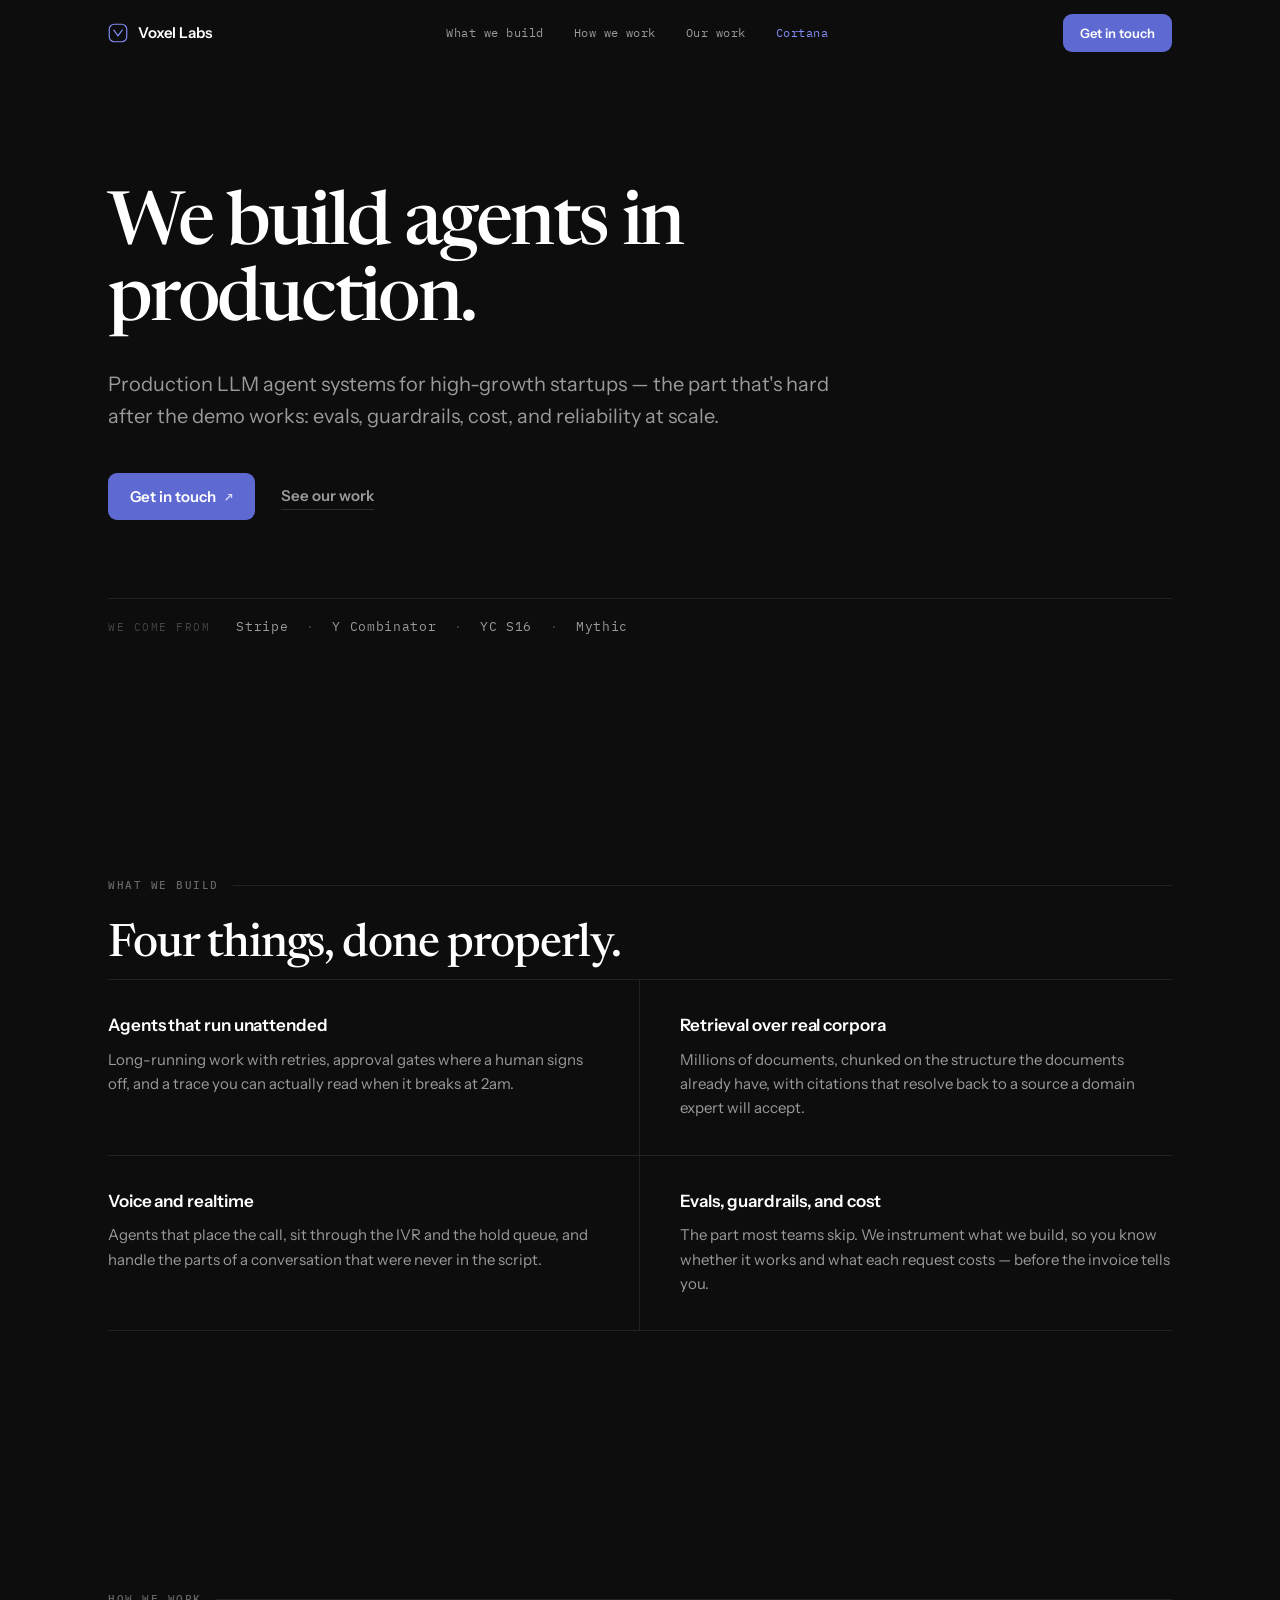
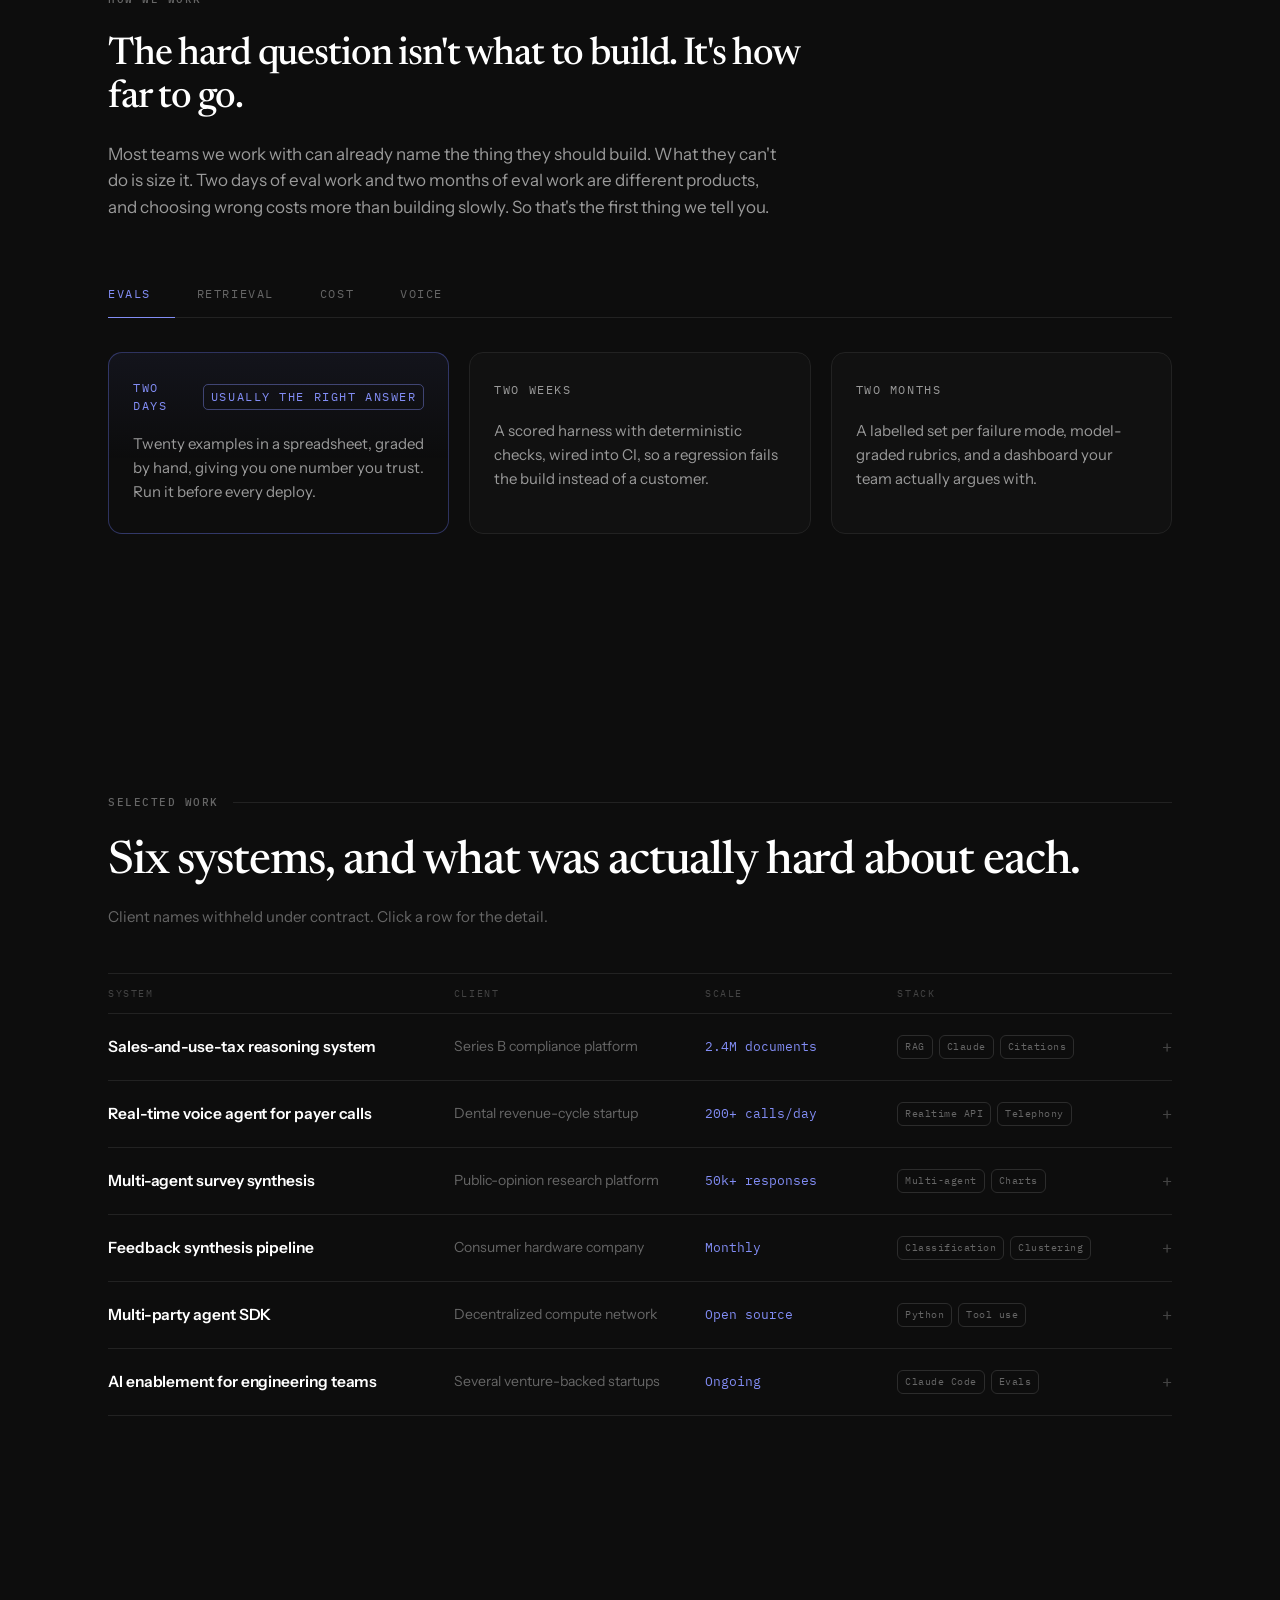
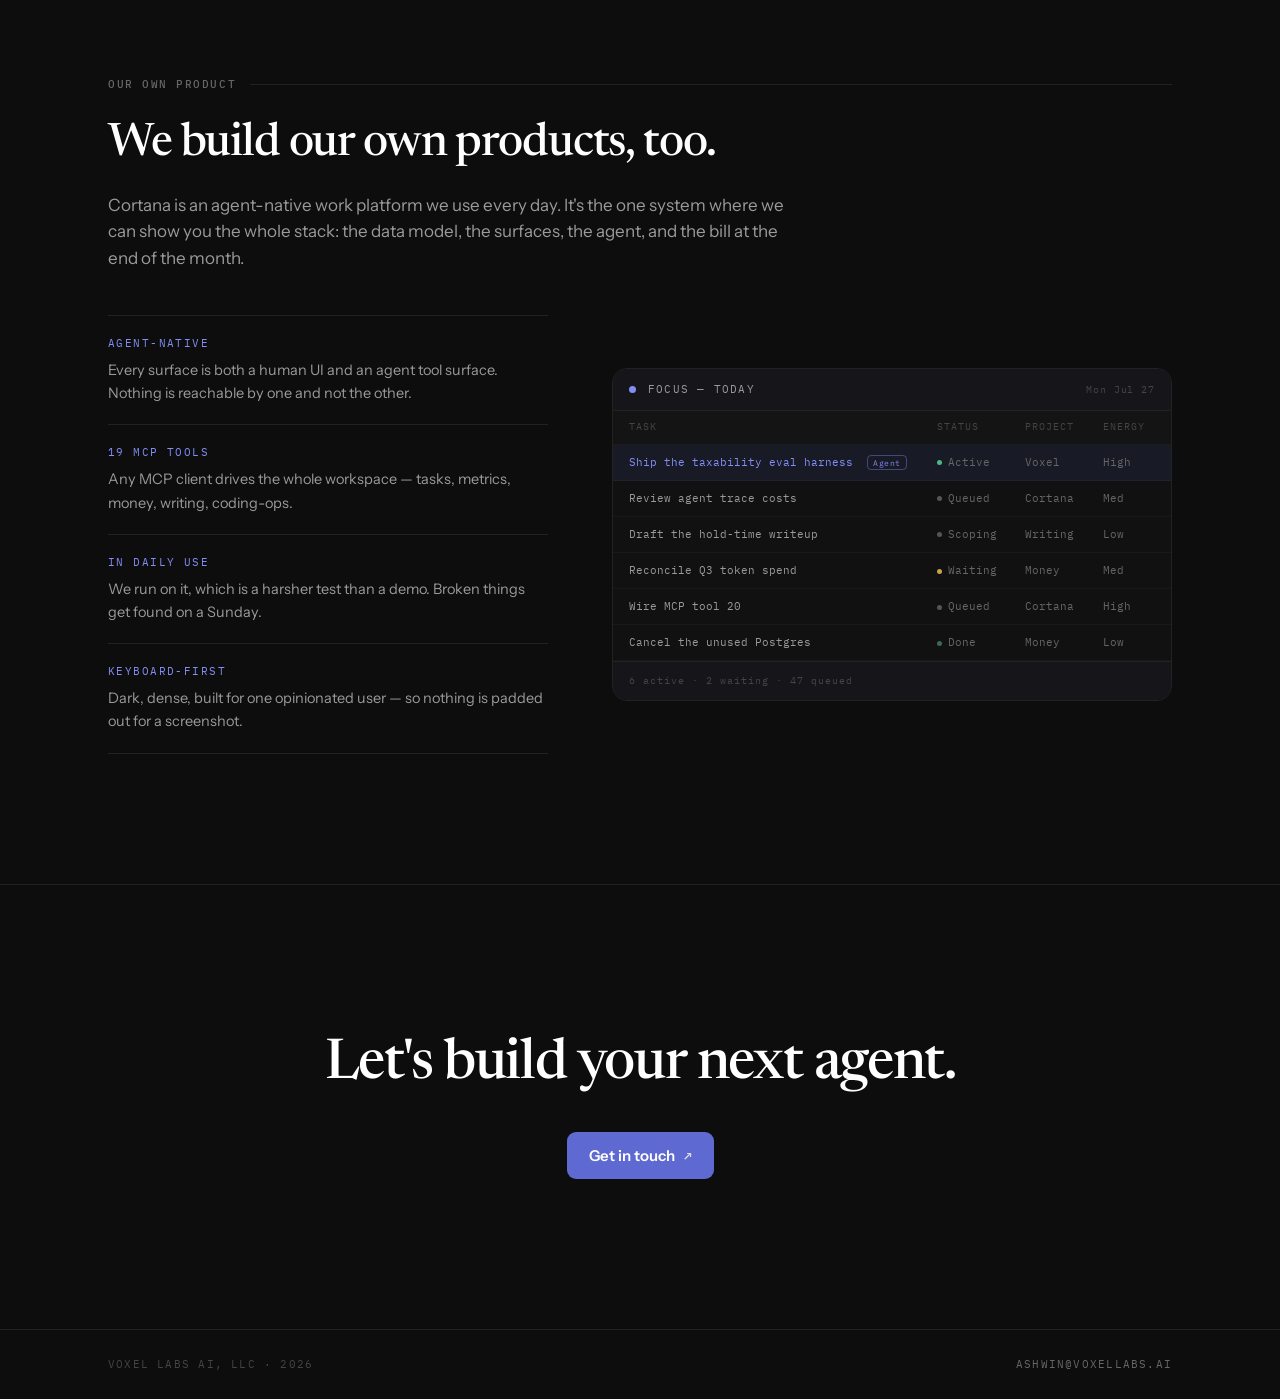
==== index.html @ 1b3f9a6d "Voxel Labs site — initial Single-file static landing page. Sections: hero, what we build, how we wor" ====
<!DOCTYPE html>
<html lang="en">
<head>
<meta charset="utf-8">
<meta name="viewport" content="width=device-width, initial-scale=1">
<title>Voxel Labs — We build agents in production</title>
<meta name="description" content="Production LLM agent systems for high-growth startups — evals, guardrails, cost, and reliability at scale.">
<meta name="theme-color" content="#0d0d0d">
<link rel="canonical" href="https://voxellabs.ai/">
<link rel="icon" href="data:image/svg+xml,%3Csvg xmlns='http://www.w3.org/2000/svg' viewBox='0 0 24 24'%3E%3Crect width='24' height='24' rx='6' fill='%230d0d0d'/%3E%3Cpath d='M7 8.5l5 7 5-7' stroke='%23828df5' stroke-width='1.8' fill='none' stroke-linecap='round' stroke-linejoin='round'/%3E%3C/svg%3E">
<meta property="og:type" content="website">
<meta property="og:url" content="https://voxellabs.ai/">
<meta property="og:title" content="Voxel Labs — We build agents in production">
<meta property="og:description" content="Production LLM agent systems for high-growth startups — the part that's hard after the demo works: evals, guardrails, cost, and reliability at scale.">
<meta name="twitter:card" content="summary">
<link rel="preconnect" href="https://fonts.googleapis.com">
<link rel="preconnect" href="https://fonts.gstatic.com" crossorigin>
<link href="https://fonts.googleapis.com/css2?family=Newsreader:opsz,wght@6..72,300..600&family=Instrument+Sans:wght@400;500;600&family=IBM+Plex+Mono:wght@400;500&display=swap" rel="stylesheet">
<style>
/* ============================================================
   RESET
   ============================================================ */
*,*::before,*::after{box-sizing:border-box;margin:0;padding:0}
html{scroll-behavior:smooth;-webkit-font-smoothing:antialiased;-moz-osx-font-smoothing:grayscale}
img,svg{display:block;max-width:100%}
a{color:inherit;text-decoration:none}
button{font:inherit;color:inherit;background:none;border:none;cursor:pointer;text-align:left}
:focus{outline:none}
:focus-visible{outline:2px solid var(--accent-hi);outline-offset:3px;border-radius:2px}

/* ============================================================
   TOKENS
   ============================================================ */
:root{
  --bg:#0d0d0d;
  --content:#111;
  --elevated:#16161a;
  --hover:#1c1c20;
  --line:#222;
  --line-strong:#2c2c2c;
  --t1:#fff;
  --t2:#9a9a9a;
  --t3:#666;
  --t4:#444;
  --accent:#5e6ad2;
  --accent-hi:#828df5;
  --accent-soft:rgba(94,106,210,.16);
  --serif:'Newsreader',Georgia,serif;
  --sans:'Instrument Sans',system-ui,-apple-system,sans-serif;
  --mono:'IBM Plex Mono',ui-monospace,monospace;
  --ease:cubic-bezier(.16,1,.3,1);
}

body{
  background:var(--bg);color:var(--t1);
  font-family:var(--sans);font-size:16px;line-height:1.55;
  overflow-x:hidden;
}
::selection{background:rgba(94,106,210,.34);color:#fff}

/* ============================================================
   PRIMITIVES
   ============================================================ */
.wrap{max-width:1120px;margin:0 auto;padding:0 28px}
section{padding:130px 0;position:relative}

.eyebrow{
  font-family:var(--mono);font-size:.6875rem;font-weight:500;
  letter-spacing:.14em;text-transform:uppercase;color:var(--t3);
  display:flex;align-items:center;gap:14px;margin-bottom:26px;
}
.eyebrow::after{content:"";height:1px;flex:1;background:var(--line)}

h1,h2,h3{font-family:var(--serif);font-weight:500;letter-spacing:-.02em;line-height:1.1}
h1{font-size:clamp(2.6rem,6.4vw,4.6rem);letter-spacing:-.035em;line-height:1.03}
h2{font-size:clamp(1.9rem,3.6vw,2.9rem);letter-spacing:-.025em}
h2.one{font-size:clamp(1.3rem,3.05vw,2.4rem);letter-spacing:-.03em}
h3{font-size:1.0625rem;font-family:var(--sans);font-weight:600;letter-spacing:-.005em;line-height:1.35}

.lede{font-size:1.1875rem;line-height:1.6;color:var(--t2);max-width:62ch}
.prose{color:var(--t2);max-width:62ch}
.mono{font-family:var(--mono);font-variant-numeric:tabular-nums}

.btn{
  display:inline-flex;align-items:center;gap:9px;
  padding:12px 22px;border-radius:9px;
  font-size:.9375rem;font-weight:600;
  transition:background 160ms ease,color 160ms ease,border-color 160ms ease;
}
.btn-accent{background:var(--accent);color:#fff}
.btn-accent:hover{background:var(--accent-hi)}
.btn-quiet{color:var(--t2);padding-left:0;padding-right:0}
.btn-quiet:hover{color:var(--t1)}
.btn-quiet span{border-bottom:1px solid var(--line-strong);padding-bottom:2px;transition:border-color 160ms ease}
.btn-quiet:hover span{border-color:var(--accent-hi)}
.arrow{font-family:var(--mono);font-size:.8125rem;opacity:.75}

/* reveal */
.rv{opacity:0;transform:translateY(14px);transition:opacity .7s var(--ease),transform .7s var(--ease)}
.rv.in{opacity:1;transform:none}
.rv-2{transition-delay:.08s}.rv-3{transition-delay:.16s}.rv-4{transition-delay:.24s}

/* ============================================================
   NAV
   ============================================================ */
.nav{
  position:fixed;top:0;left:0;right:0;z-index:60;
  border-bottom:1px solid transparent;
  transition:background 220ms ease,border-color 220ms ease,backdrop-filter 220ms ease;
}
.nav.stuck{background:rgba(13,13,13,.82);backdrop-filter:blur(16px);-webkit-backdrop-filter:blur(16px);border-bottom-color:var(--line)}
.nav-in{display:flex;align-items:center;justify-content:space-between;height:66px}
.brand{display:flex;align-items:center;gap:10px;font-weight:600;letter-spacing:-.01em;font-size:.9375rem}
.brand .mk{width:20px;height:20px;flex:none}
.nav-links{display:flex;gap:30px;font-family:var(--mono);font-size:.75rem;letter-spacing:.04em;color:var(--t2)}
.nav-links a{transition:color 150ms ease}
.nav-links a:hover,.nav-links a.on{color:var(--accent-hi)}
.nav-cta{font-size:.8125rem;padding:9px 17px}


/* ============================================================
   HERO
   ============================================================ */
.hero{padding:190px 0 110px}
.hero h1{max-width:15ch}
.hero .lede{margin-top:26px;font-size:1.25rem;max-width:57ch}
.hero-cta{display:flex;align-items:center;gap:26px;margin-top:40px;flex-wrap:wrap}

.from{margin-top:76px;border-top:1px solid var(--line);padding-top:18px;
  display:flex;align-items:baseline;gap:26px;flex-wrap:wrap}
.from dt{font-family:var(--mono);font-size:.6875rem;letter-spacing:.14em;text-transform:uppercase;color:var(--t4)}
.from dd{font-family:var(--mono);font-size:.8125rem;letter-spacing:.05em;color:var(--t2)}
.from dd em{font-style:normal;color:var(--t4);padding:0 9px}

/* ============================================================
   CAPABILITIES
   ============================================================ */
.caps{display:grid;grid-template-columns:1fr 1fr;gap:0;margin-top:8px;border-top:1px solid var(--line)}
.cap{padding:34px 40px 34px 0;border-bottom:1px solid var(--line)}
.caps .cap:nth-child(odd){border-right:1px solid var(--line)}
.caps .cap:nth-child(even){padding-left:40px;padding-right:0}
.cap h3{margin-bottom:11px}
.cap p{color:var(--t2);font-size:.9375rem;line-height:1.62}

/* ============================================================
   PHASE MAP  (signature)
   ============================================================ */
.pm-head{max-width:66ch}
.pm-head .prose{margin-top:22px;font-size:1.0625rem}

.pm-tabs{display:flex;gap:0;margin-top:52px;border-bottom:1px solid var(--line)}
.pm-tab{
  font-family:var(--mono);font-size:.75rem;letter-spacing:.13em;text-transform:uppercase;
  color:var(--t3);padding:13px 24px 13px 0;margin-right:22px;
  border-bottom:1px solid transparent;margin-bottom:-1px;
  transition:color 160ms ease,border-color 160ms ease;
}
.pm-tab:hover{color:var(--t2)}
.pm-tab.on{color:var(--accent-hi);border-bottom-color:var(--accent-hi)}

.pm-grid{display:grid;grid-template-columns:repeat(3,1fr);gap:20px;margin-top:34px;
  transition:opacity 220ms ease}
.pm-grid.fade{opacity:0}
.pm-col{border:1px solid var(--line);border-radius:14px;padding:26px 24px 28px;background:var(--content)}
.pm-col.lead{border-color:rgba(94,106,210,.42);background:linear-gradient(180deg,rgba(94,106,210,.075),transparent 60%)}
.pm-when{display:flex;align-items:center;justify-content:space-between;gap:12px;margin-bottom:16px;min-height:24px}
.pm-when span{font-family:var(--mono);font-size:.75rem;letter-spacing:.13em;text-transform:uppercase;color:var(--t2)}
.pm-col.lead .pm-when span{color:var(--accent-hi)}
.pm-chip{
  font-family:var(--mono);font-size:.5625rem;letter-spacing:.11em;text-transform:uppercase;
  color:var(--accent-hi);border:1px solid rgba(130,141,245,.42);border-radius:5px;padding:3px 7px;white-space:nowrap;
}
.pm-col p{color:var(--t2);font-size:.9375rem;line-height:1.62}

/* ============================================================
   WORK TABLE  (expandable)
   ============================================================ */
.tbl{margin-top:44px;border-top:1px solid var(--line)}
.thead{
  display:grid;grid-template-columns:1.55fr 1.1fr .82fr 1.05fr 34px;gap:20px;
  padding:12px 0;border-bottom:1px solid var(--line);
  font-family:var(--mono);font-size:.625rem;letter-spacing:.16em;text-transform:uppercase;color:var(--t4);
}
.row{border-bottom:1px solid var(--line)}
.trig{
  display:grid;grid-template-columns:1.55fr 1.1fr .82fr 1.05fr 34px;gap:20px;align-items:center;
  width:100%;padding:21px 0;transition:background 160ms ease;
}
.trig:hover{background:var(--hover)}
.row.open .trig{background:var(--hover)}
.trig>*{min-width:0}
.c-lab{display:none}
.c-sys{font-weight:600;font-size:.9688rem;letter-spacing:-.005em}
.c-cli{color:var(--t3);font-size:.875rem}
.c-scl{font-family:var(--mono);font-size:.8125rem;color:var(--accent-hi);font-variant-numeric:tabular-nums}
.c-stk{display:flex;gap:6px;flex-wrap:wrap}
.chip{
  font-family:var(--mono);font-size:.625rem;letter-spacing:.05em;color:var(--t3);
  border:1px solid var(--line-strong);border-radius:6px;padding:3px 7px;white-space:nowrap;
}
.c-chev{
  font-family:var(--mono);font-size:1.0625rem;color:var(--t4);justify-self:end;line-height:1;
  transition:color 160ms ease,transform 260ms var(--ease);
}
.trig:hover .c-chev{color:var(--accent-hi)}
.row.open .c-chev{color:var(--accent-hi);transform:rotate(45deg)}

.det{display:grid;grid-template-rows:0fr;transition:grid-template-rows 280ms var(--ease)}
.row.open .det{grid-template-rows:1fr}
.det-in{overflow:hidden}
.det-in p{
  color:var(--t2);font-size:.9688rem;line-height:1.68;
  max-width:74ch;padding:0 0 26px;
  border-left:1px solid var(--line-strong);padding-left:20px;margin-left:2px;
}
.det-in p b{color:var(--t1);font-weight:500}

/* ============================================================
   CORTANA
   ============================================================ */
.ct{display:grid;grid-template-columns:.88fr 1.12fr;gap:64px;align-items:center;margin-top:44px}
.ct-claims{border-top:1px solid var(--line)}
.ct-claim{padding:19px 0;border-bottom:1px solid var(--line)}
.ct-claim dt{font-family:var(--mono);font-size:.6875rem;letter-spacing:.13em;text-transform:uppercase;color:var(--accent-hi);margin-bottom:7px}
.ct-claim dd{color:var(--t2);font-size:.9063rem;line-height:1.6}

/* product surface mock */
.surf{border:1px solid var(--line);border-radius:15px;background:var(--content);overflow:hidden;font-family:var(--mono)}
.surf-bar{display:flex;align-items:center;gap:12px;padding:12px 16px;border-bottom:1px solid var(--line);background:var(--elevated)}
.surf-bar .d{width:7px;height:7px;border-radius:50%;background:var(--accent-hi)}
.surf-bar .t{font-size:.6875rem;letter-spacing:.11em;text-transform:uppercase;color:var(--t2)}
.surf-bar .r{margin-left:auto;font-size:.625rem;letter-spacing:.09em;color:var(--t4)}
.srow{display:grid;grid-template-columns:1fr 78px 68px 52px;gap:10px;align-items:center;
  padding:9px 16px;border-bottom:1px solid rgba(255,255,255,.035);font-size:.6875rem}
.srow.h{color:var(--t4);letter-spacing:.11em;text-transform:uppercase;font-size:.5938rem;background:rgba(255,255,255,.012)}
.srow .n{color:var(--t2);white-space:nowrap;overflow:hidden;text-overflow:ellipsis}
.srow .s,.srow .p,.srow .e{color:var(--t3);white-space:nowrap;overflow:hidden;text-overflow:ellipsis}
.srow.live{background:rgba(94,106,210,.10)}
.srow.live .n{color:var(--accent-hi)}
.dot{display:inline-block;width:5px;height:5px;border-radius:50%;margin-right:6px;vertical-align:middle}
.dot.go{background:#4cb782}.dot.wait{background:#c8a24a}.dot.idle{background:#555}.dot.done{background:#3a6b52}
.tag{border:1px solid rgba(130,141,245,.4);color:var(--accent-hi);border-radius:4px;padding:1px 5px;font-size:.5312rem;letter-spacing:.07em;margin-left:7px}
.surf-foot{padding:11px 16px;font-size:.625rem;letter-spacing:.1em;color:var(--t4);border-top:1px solid var(--line);background:var(--elevated)}


/* ============================================================
   CTA + FOOTER
   ============================================================ */
.cta{padding:150px 0;text-align:center;border-top:1px solid var(--line)}
.cta h2{font-size:clamp(2.1rem,4.6vw,3.5rem)}
.cta .btn{margin-top:36px}
footer{border-top:1px solid var(--line);padding:26px 0}
footer .wrap{display:flex;justify-content:space-between;gap:18px;flex-wrap:wrap}
footer p{font-family:var(--mono);font-size:.6875rem;letter-spacing:.11em;text-transform:uppercase;color:var(--t4)}
footer a{color:var(--t3);transition:color 150ms ease}
footer a:hover{color:var(--accent-hi)}

/* ============================================================
   RESPONSIVE
   ============================================================ */
@media(max-width:960px){
  .ct{grid-template-columns:1fr;gap:40px}
  .pm-grid{grid-template-columns:1fr}
}
@media(max-width:820px){
  section{padding:96px 0}
  .hero{padding:150px 0 84px}
  .nav-links{display:none}
  .caps{grid-template-columns:1fr}
  .caps .cap:nth-child(odd){border-right:none}
  .caps .cap:nth-child(even){padding-left:0}
  .cap{padding:28px 0}
  .thead{display:none}
  .trig{grid-template-columns:1fr;gap:9px;padding:22px 0}
  .c-lab{display:block;font-family:var(--mono);font-size:.5625rem;letter-spacing:.15em;
    text-transform:uppercase;color:var(--t4);margin-bottom:4px}
  .c-chev{position:absolute;top:22px;right:0}
  .row{position:relative}
  .pm-tab{padding-right:0;margin-right:20px;font-size:.6875rem}
  .pm-tabs{overflow-x:auto;scrollbar-width:none}
  .pm-tabs::-webkit-scrollbar{display:none}
}
@media(max-width:520px){
  .wrap{padding:0 20px}
  .from{gap:12px}
  .srow{grid-template-columns:1fr 66px 46px;font-size:.625rem}
  .srow .p{display:none}
}
@media(prefers-reduced-motion:reduce){
  html{scroll-behavior:auto}
  *{animation:none!important;transition-duration:.01ms!important}
  .rv{opacity:1;transform:none}
}
</style>
</head>
<body>

<!-- ============================== NAV ============================== -->
<nav class="nav" id="nav">
  <div class="wrap nav-in">
    <a href="#top" class="brand">
      <svg class="mk" viewBox="0 0 24 24" fill="none" aria-hidden="true">
        <rect x="1.5" y="1.5" width="21" height="21" rx="6" stroke="#828df5" stroke-width="1.4"/>
        <path d="M7 8.5l5 7 5-7" stroke="#828df5" stroke-width="1.4" stroke-linecap="round" stroke-linejoin="round"/>
      </svg>
      <span>Voxel Labs</span>
    </a>
    <div class="nav-links">
      <a href="#build">What we build</a>
      <a href="#how">How we work</a>
      <a href="#work">Our work</a>
      <a href="#cortana">Cortana</a>
    </div>
    <a href="#contact" class="btn btn-accent nav-cta">Get in touch</a>
  </div>
</nav>

<span id="top"></span>

<!-- ============================== HERO ============================== -->
<header class="hero">
  <div class="wrap">
    <h1 class="rv">We build agents in production.</h1>
    <p class="lede rv rv-2">Production LLM agent systems for high-growth startups — the part that's
      hard after the demo works: evals, guardrails, cost, and reliability at scale.</p>
    <div class="hero-cta rv rv-3">
      <a href="#contact" class="btn btn-accent">Get in touch <span class="arrow">↗</span></a>
      <a href="#work" class="btn btn-quiet"><span>See our work</span></a>
    </div>
    <dl class="from rv rv-4">
      <dt>We come from</dt>
      <dd>Stripe <em>·</em> Y Combinator <em>·</em> YC S16 <em>·</em> Mythic</dd>
    </dl>
  </div>
</header>

<!-- ============================== WHAT WE BUILD ============================== -->
<section id="build">
  <div class="wrap">
    <p class="eyebrow rv">What we build</p>
    <h2 class="rv">Four things, done properly.</h2>
    <div class="caps">
      <div class="cap rv">
        <h3>Agents that run unattended</h3>
        <p>Long-running work with retries, approval gates where a human signs off, and a trace you can
           actually read when it breaks at 2am.</p>
      </div>
      <div class="cap rv rv-2">
        <h3>Retrieval over real corpora</h3>
        <p>Millions of documents, chunked on the structure the documents already have, with citations
           that resolve back to a source a domain expert will accept.</p>
      </div>
      <div class="cap rv">
        <h3>Voice and realtime</h3>
        <p>Agents that place the call, sit through the IVR and the hold queue, and handle the parts of a
           conversation that were never in the script.</p>
      </div>
      <div class="cap rv rv-2">
        <h3>Evals, guardrails, and cost</h3>
        <p>The part most teams skip. We instrument what we build, so you know whether it works and what
           each request costs — before the invoice tells you.</p>
      </div>
    </div>
  </div>
</section>

<!-- ============================== HOW WE WORK ============================== -->
<section id="how">
  <div class="wrap">
    <p class="eyebrow rv">How we work</p>
    <div class="pm-head">
      <h2 class="one rv">The hard question isn't what to build. It's how far to go.</h2>
      <p class="prose rv rv-2">Most teams we work with can already name the thing they should build.
        What they can't do is size it. Two days of eval work and two months of eval work are different
        products, and choosing wrong costs more than building slowly. So that's the first thing we
        tell you.</p>
    </div>

    <div class="pm-tabs rv rv-3" role="tablist" aria-label="Capability">
      <button class="pm-tab on" role="tab" aria-selected="true"  data-k="evals">Evals</button>
      <button class="pm-tab"    role="tab" aria-selected="false" data-k="retrieval">Retrieval</button>
      <button class="pm-tab"    role="tab" aria-selected="false" data-k="cost">Cost</button>
      <button class="pm-tab"    role="tab" aria-selected="false" data-k="voice">Voice</button>
    </div>

    <div class="pm-grid rv rv-3" id="pmGrid">
      <div class="pm-col lead">
        <div class="pm-when"><span>Two days</span><span class="pm-chip">Usually the right answer</span></div>
        <p data-slot="0"></p>
      </div>
      <div class="pm-col">
        <div class="pm-when"><span>Two weeks</span></div>
        <p data-slot="1"></p>
      </div>
      <div class="pm-col">
        <div class="pm-when"><span>Two months</span></div>
        <p data-slot="2"></p>
      </div>
    </div>
  </div>
</section>

<!-- ============================== OUR WORK ============================== -->
<section id="work">
  <div class="wrap">
    <p class="eyebrow rv">Selected work</p>
    <h2 class="rv">Six systems, and what was actually hard about each.</h2>
    <p class="prose rv rv-2" style="margin-top:18px;font-size:.9375rem;color:var(--t3)">
      Client names withheld under contract. Click a row for the detail.</p>

    <div class="tbl rv rv-2" id="tbl">
      <div class="thead">
        <span>System</span><span>Client</span><span>Scale</span><span>Stack</span><span></span>
      </div>
      <!-- rows injected -->
    </div>
  </div>
</section>

<!-- ============================== CORTANA ============================== -->
<section id="cortana">
  <div class="wrap">
    <p class="eyebrow rv">Our own product</p>
    <h2 class="rv">We build our own products, too.</h2>
    <p class="prose rv rv-2" style="margin-top:22px;font-size:1.0625rem">
      Cortana is an agent-native work platform we use every day. It's the one system where we can show you the whole stack: the data
      model, the surfaces, the agent, and the bill at the end of the month.</p>

    <div class="ct">
      <dl class="ct-claims rv rv-2">
        <div class="ct-claim"><dt>Agent-native</dt><dd>Every surface is both a human UI and an agent tool surface. Nothing is reachable by one and not the other.</dd></div>
        <div class="ct-claim"><dt>19 MCP tools</dt><dd>Any MCP client drives the whole workspace — tasks, metrics, money, writing, coding-ops.</dd></div>
        <div class="ct-claim"><dt>In daily use</dt><dd>We run on it, which is a harsher test than a demo. Broken things get found on a Sunday.</dd></div>
        <div class="ct-claim"><dt>Keyboard-first</dt><dd>Dark, dense, built for one opinionated user — so nothing is padded out for a screenshot.</dd></div>
      </dl>

      <div class="surf rv rv-3" aria-hidden="true">
        <div class="surf-bar"><span class="d"></span><span class="t">Focus — Today</span><span class="r">Mon Jul 27</span></div>
        <div class="srow h"><span>Task</span><span>Status</span><span>Project</span><span>Energy</span></div>
        <div class="srow live"><span class="n">Ship the taxability eval harness <span class="tag">Agent</span></span><span class="s"><i class="dot go"></i>Active</span><span class="p">Voxel</span><span class="e">High</span></div>
        <div class="srow"><span class="n">Review agent trace costs</span><span class="s"><i class="dot idle"></i>Queued</span><span class="p">Cortana</span><span class="e">Med</span></div>
        <div class="srow"><span class="n">Draft the hold-time writeup</span><span class="s"><i class="dot idle"></i>Scoping</span><span class="p">Writing</span><span class="e">Low</span></div>
        <div class="srow"><span class="n">Reconcile Q3 token spend</span><span class="s"><i class="dot wait"></i>Waiting</span><span class="p">Money</span><span class="e">Med</span></div>
        <div class="srow"><span class="n">Wire MCP tool 20</span><span class="s"><i class="dot idle"></i>Queued</span><span class="p">Cortana</span><span class="e">High</span></div>
        <div class="srow"><span class="n">Cancel the unused Postgres</span><span class="s"><i class="dot done"></i>Done</span><span class="p">Money</span><span class="e">Low</span></div>
        <div class="surf-foot">6 active · 2 waiting · 47 queued</div>
      </div>
    </div>

  </div>
</section>


<!-- ============================== CTA ============================== -->
<section class="cta" id="contact">
  <div class="wrap">
    <h2 class="rv">Let's build your next agent.</h2>
    <a href="mailto:ashwin@voxellabs.ai" class="btn btn-accent rv rv-2">Get in touch <span class="arrow">↗</span></a>
  </div>
</section>

<footer>
  <div class="wrap">
    <p>Voxel Labs AI, LLC · 2026</p>
    <p><a href="mailto:ashwin@voxellabs.ai">ashwin@voxellabs.ai</a></p>
  </div>
</footer>

<script>
/* ============================================================
   DATA
   ============================================================ */
const PHASES = {
  evals: [
    "Twenty examples in a spreadsheet, graded by hand, giving you one number you trust. Run it before every deploy.",
    "A scored harness with deterministic checks, wired into CI, so a regression fails the build instead of a customer.",
    "A labelled set per failure mode, model-graded rubrics, and a dashboard your team actually argues with."
  ],
  retrieval: [
    "Chunk it the obvious way, embed it, then read fifty retrievals yourself. You will find the bug.",
    "Chunk on the document's own structure, add citations that resolve, and measure retrieval separately from generation.",
    "Hybrid search, a reranker tuned on your data, and an index you can rebuild without downtime."
  ],
  cost: [
    "Log all four token fields on every call. Look at your ten most expensive requests. That's usually the whole finding.",
    "Fix the cache prefix, cut the tool list down to what actually gets called, and put a per-request cost in a dashboard you check.",
    "Route by difficulty, batch what can wait, and set a budget the system enforces rather than one you hope for."
  ],
  voice: [
    "A scripted call over a hosted stack. Then listen to twenty of them, start to finish.",
    "Barge-in, hold handling, and a state machine legible in a single log line.",
    "Your own turn-taking, fallback across providers, and a QA loop running on real transcripts."
  ]
};

const WORK = [
  {
    sys:"Sales-and-use-tax reasoning system", cli:"Series B compliance platform",
    scl:"2.4M documents", stk:["RAG","Claude","Citations"],
    det:"Determines whether a product category is taxable in any US state, across 2.4M regulatory documents and 50 state tax codes. Every determination cites the statute it came from — <b>a compliance team can't act on an answer they can't check</b>, so the eval that mattered was whether citations resolve, not whether answers look right."
  },
  {
    sys:"Real-time voice agent for payer calls", cli:"Dental revenue-cycle startup",
    scl:"200+ calls/day", stk:["Realtime API","Telephony"],
    det:"Calls insurers, navigates the IVR, waits out the hold queue, and returns structured benefits data. <b>The hard part was never the conversation</b> — it was making twenty minutes on hold cost almost nothing, so the architecture optimizes for cheap resumable waiting and only spends tokens once a human picks up."
  },
  {
    sys:"Multi-agent survey synthesis", cli:"Public-opinion research platform",
    scl:"50k+ responses", stk:["Multi-agent","Charts"],
    det:"Turns tens of thousands of open-ended survey responses into a client-ready deck with generated charts. Extraction and adjudication run as separate agents, because <b>one model doing both quietly averages away the disagreement between segments</b> — which is the finding the analysts are paid to surface."
  },
  {
    sys:"Feedback synthesis pipeline", cli:"Consumer hardware company",
    scl:"Monthly", stk:["Classification","Clustering"],
    det:"Classifies every NPS response and support ticket, clusters them into themes, and ranks by estimated revenue impact rather than volume. <b>Ranking by volume surfaces your loudest users; ranking by impact surfaces the ones about to leave.</b>"
  },
  {
    sys:"Multi-party agent SDK", cli:"Decentralized compute network",
    scl:"Open source", stk:["Python","Tool use"],
    det:"A Python library for composing agents across a distributed inference network — reasoning, tool use, inter-agent messaging. <b>We made the message bus the primitive rather than the agent</b>, and that turned out to be the part developers built on. Shipped as the network's official SDK."
  },
  {
    sys:"AI enablement for engineering teams", cli:"Several venture-backed startups",
    scl:"Ongoing", stk:["Claude Code","Evals"],
    det:"Getting a team genuinely productive with coding agents: setup, the failure modes that only show up in production, and <b>evals so they can tell improvement from vibes.</b>"
  }
];

/* ============================================================
   WORK TABLE
   ============================================================ */
const tbl = document.getElementById('tbl');
WORK.forEach((w,i)=>{
  const row = document.createElement('div');
  row.className = 'row';
  row.innerHTML =
    '<button class="trig" aria-expanded="false" aria-controls="d'+i+'">'+
      '<span class="c-sys"><span class="c-lab">System</span>'+w.sys+'</span>'+
      '<span class="c-cli"><span class="c-lab">Client</span>'+w.cli+'</span>'+
      '<span class="c-scl"><span class="c-lab">Scale</span>'+w.scl+'</span>'+
      '<span class="c-stk">'+w.stk.map(s=>'<span class="chip">'+s+'</span>').join('')+'</span>'+
      '<span class="c-chev" aria-hidden="true">+</span>'+
    '</button>'+
    '<div class="det" id="d'+i+'" role="region"><div class="det-in"><p>'+w.det+'</p></div></div>';
  row.querySelector('.trig').addEventListener('click', function(){
    const open = row.classList.toggle('open');
    this.setAttribute('aria-expanded', open ? 'true' : 'false');
  });
  tbl.appendChild(row);
});

/* ============================================================
   PHASE MAP
   ============================================================ */
const grid  = document.getElementById('pmGrid');
const slots = grid.querySelectorAll('[data-slot]');
const tabs  = document.querySelectorAll('.pm-tab');

function paint(key){
  PHASES[key].forEach((txt,i)=>{ slots[i].innerHTML = txt; });
}
paint('evals');

tabs.forEach(tab=>{
  tab.addEventListener('click',()=>{
    if(tab.classList.contains('on')) return;
    tabs.forEach(t=>{ t.classList.remove('on'); t.setAttribute('aria-selected','false'); });
    tab.classList.add('on'); tab.setAttribute('aria-selected','true');
    const reduce = window.matchMedia('(prefers-reduced-motion: reduce)').matches;
    if(reduce){ paint(tab.dataset.k); return; }
    grid.classList.add('fade');
    setTimeout(()=>{ paint(tab.dataset.k); grid.classList.remove('fade'); }, 200);
  });
});

/* ============================================================
   NAV STATE + SCROLL REVEAL
   ============================================================ */
const nav = document.getElementById('nav');
const onScroll = () => nav.classList.toggle('stuck', window.scrollY > 24);
onScroll();
window.addEventListener('scroll', onScroll, {passive:true});

const io = new IntersectionObserver((entries)=>{
  entries.forEach(e=>{
    if(e.isIntersecting){ e.target.classList.add('in'); io.unobserve(e.target); }
  });
},{threshold:.06, rootMargin:'0px 0px -50px 0px'});
document.querySelectorAll('.rv').forEach(el=>io.observe(el));

/* active nav link */
const links = [...document.querySelectorAll('.nav-links a')];
const spy = new IntersectionObserver((entries)=>{
  entries.forEach(e=>{
    if(!e.isIntersecting) return;
    links.forEach(a=>a.classList.toggle('on', a.getAttribute('href') === '#'+e.target.id));
  });
},{rootMargin:'-45% 0px -50% 0px'});
['build','how','work','cortana'].forEach(id=>{
  const el = document.getElementById(id); if(el) spy.observe(el);
});
</script>
</body>
</html>
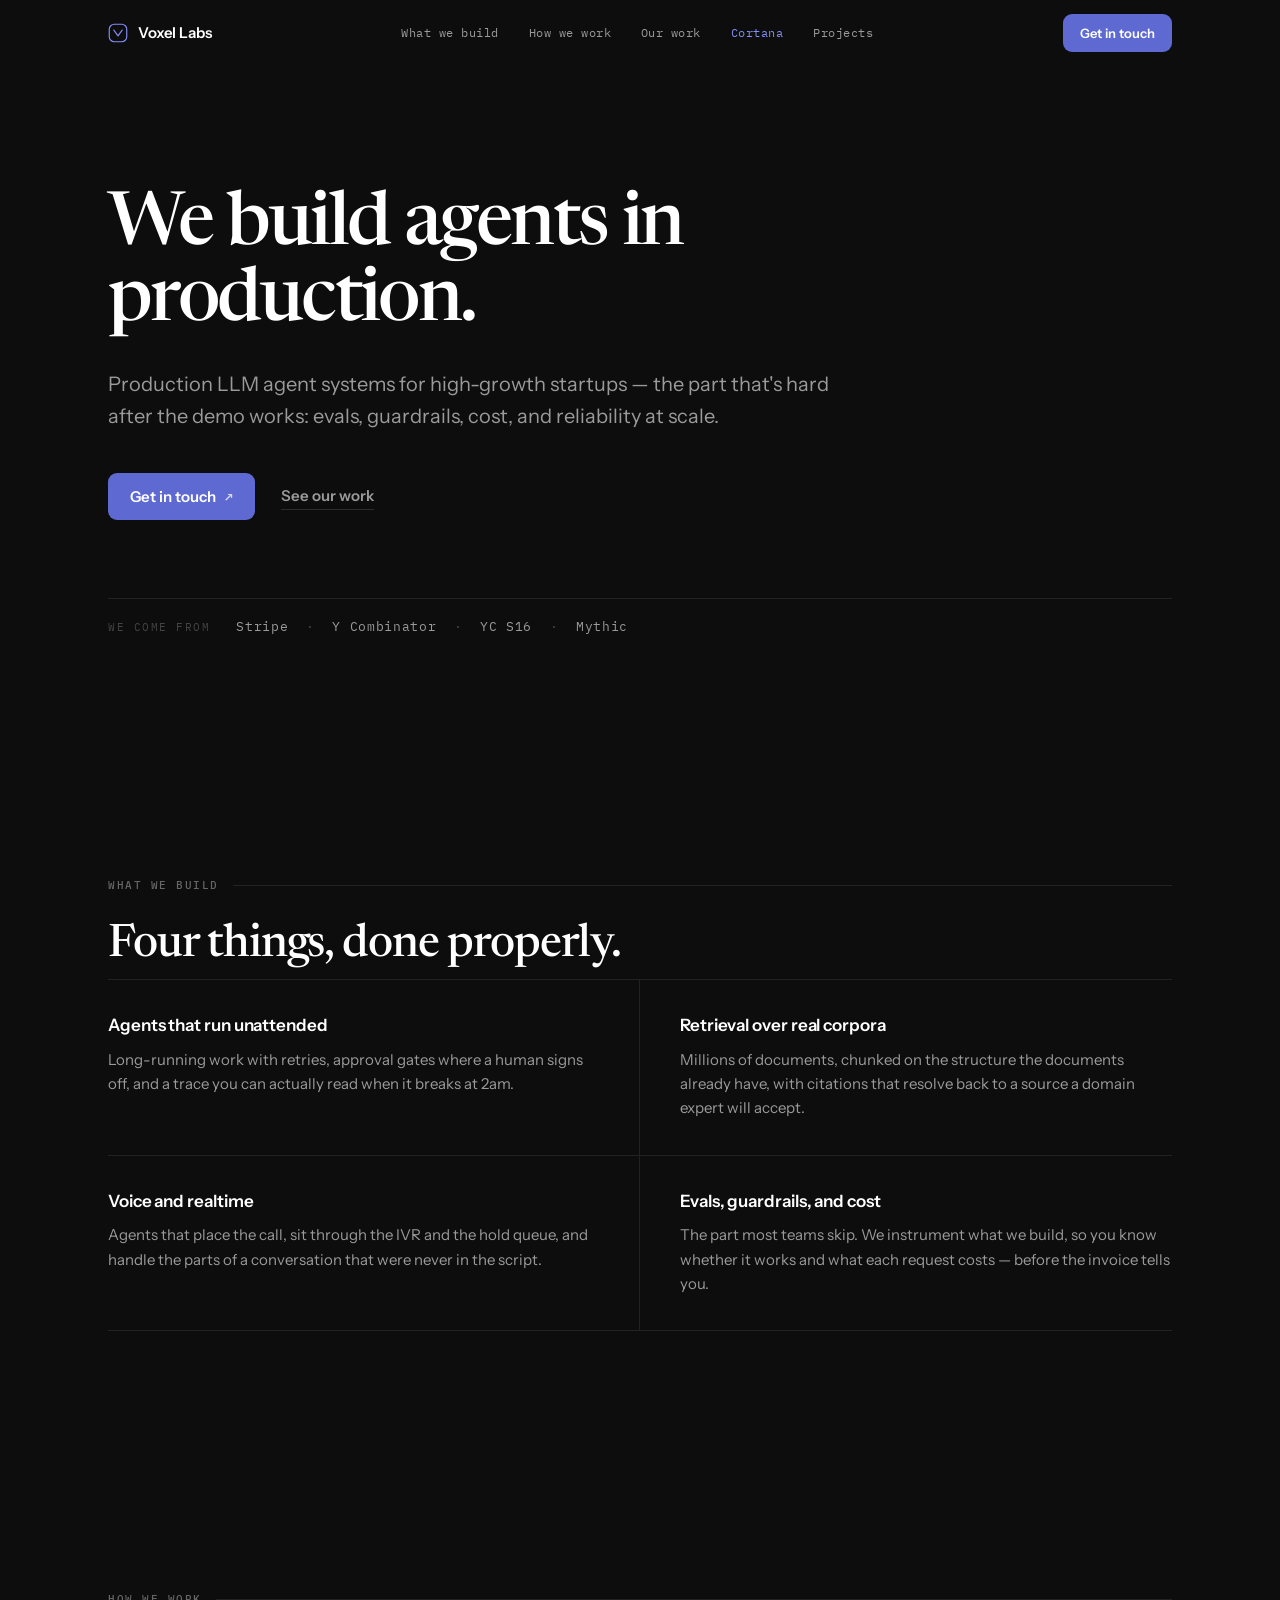
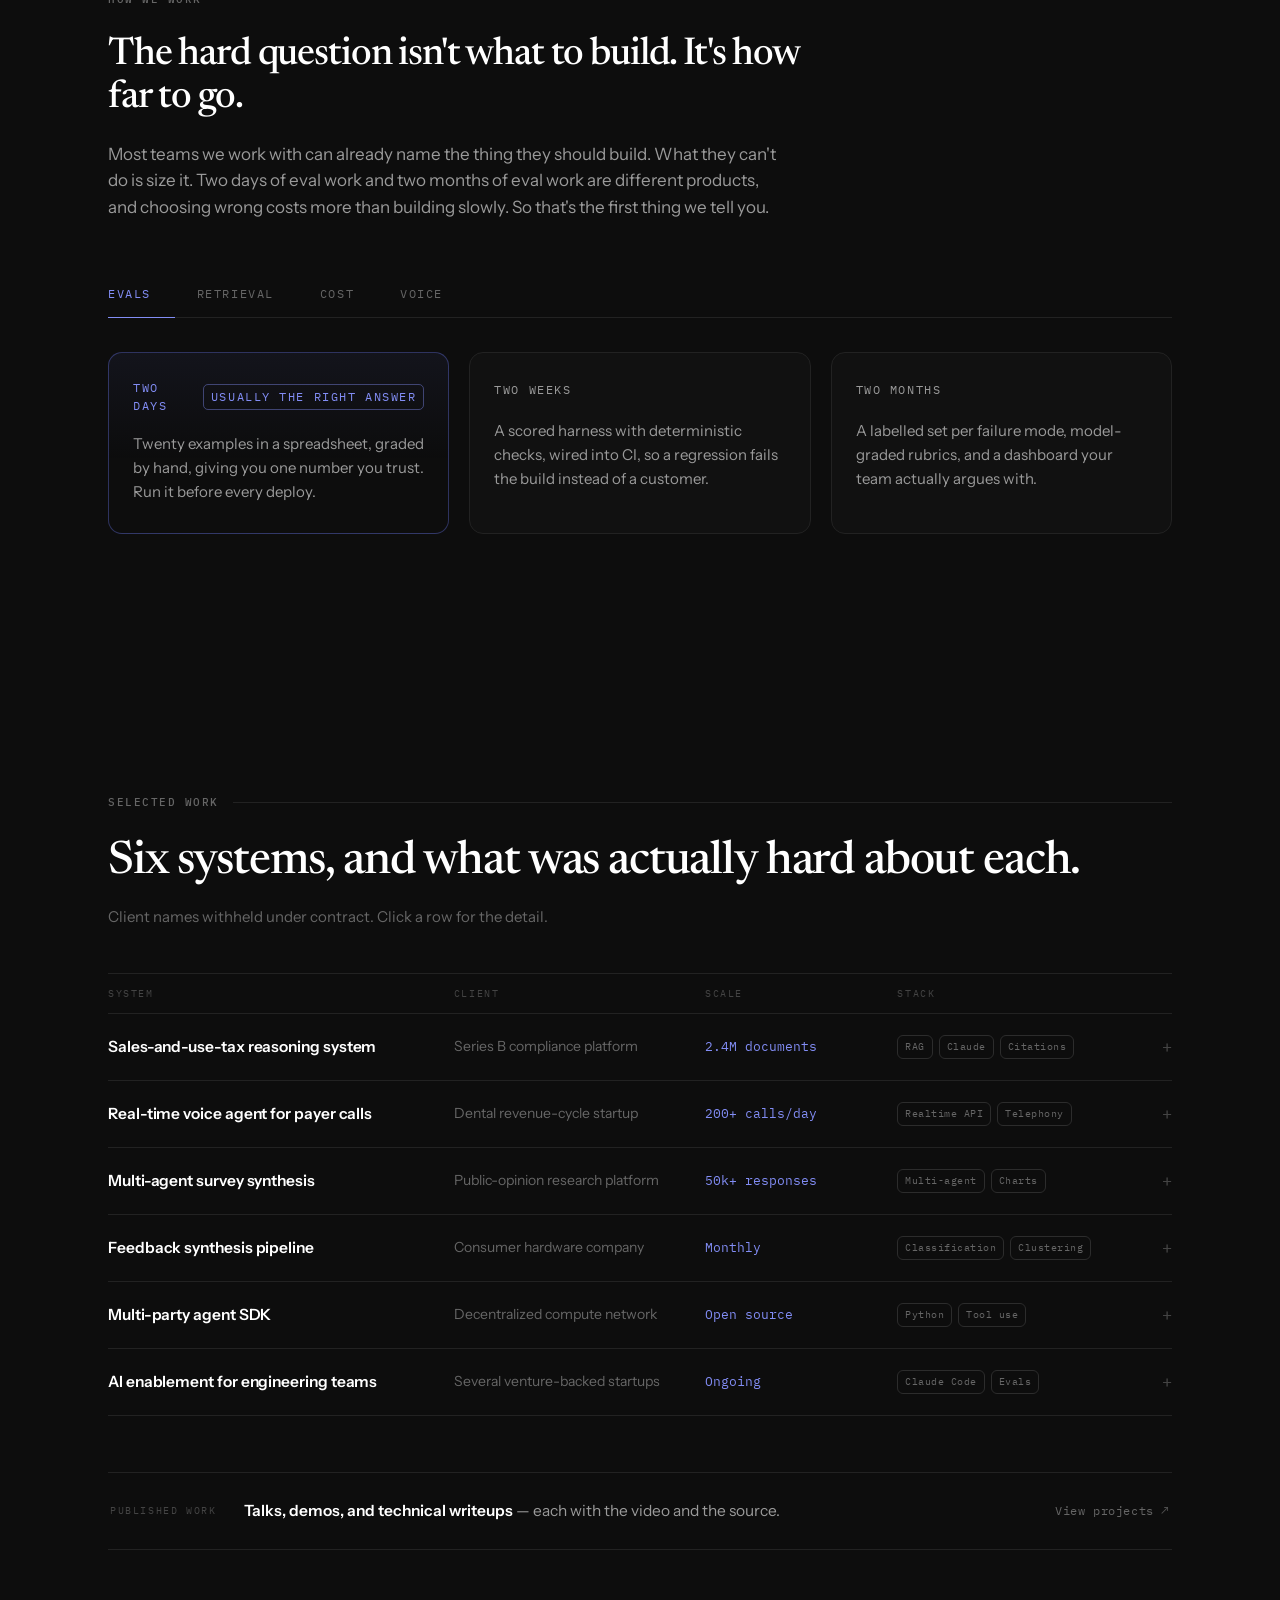
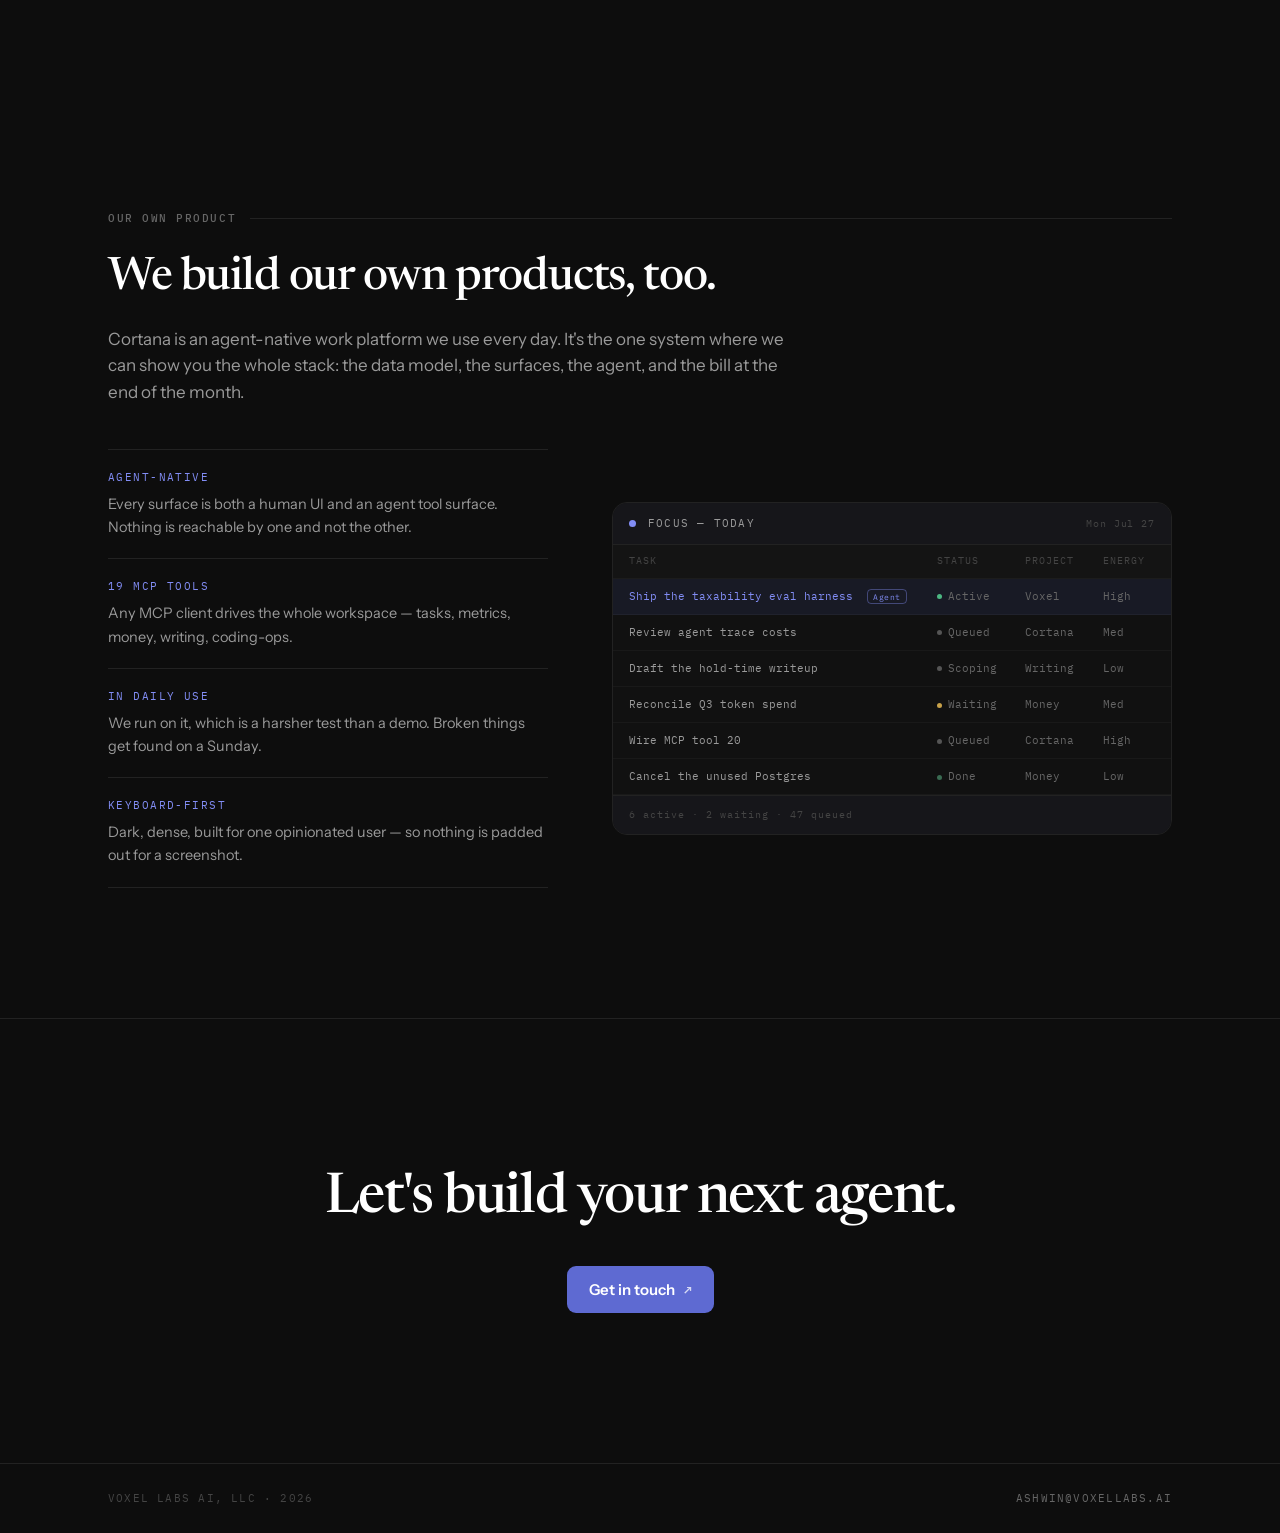
==== commit b8b78520: "Projects index, writeup rendering, and a shared design system Adds two routes and the machinery behi" ====
--- a/index.html
+++ b/index.html
@@ -12,286 +12,14 @@
 <meta property="og:url" content="https://voxellabs.ai/">
 <meta property="og:title" content="Voxel Labs — We build agents in production">
 <meta property="og:description" content="Production LLM agent systems for high-growth startups — the part that's hard after the demo works: evals, guardrails, cost, and reliability at scale.">
-<meta name="twitter:card" content="summary">
+<meta property="og:image" content="https://voxellabs.ai/assets/og.png">
+<meta property="og:image:width" content="1200">
+<meta property="og:image:height" content="630">
+<meta name="twitter:card" content="summary_large_image">
 <link rel="preconnect" href="https://fonts.googleapis.com">
 <link rel="preconnect" href="https://fonts.gstatic.com" crossorigin>
 <link href="https://fonts.googleapis.com/css2?family=Newsreader:opsz,wght@6..72,300..600&family=Instrument+Sans:wght@400;500;600&family=IBM+Plex+Mono:wght@400;500&display=swap" rel="stylesheet">
-<style>
-/* ============================================================
-   RESET
-   ============================================================ */
-*,*::before,*::after{box-sizing:border-box;margin:0;padding:0}
-html{scroll-behavior:smooth;-webkit-font-smoothing:antialiased;-moz-osx-font-smoothing:grayscale}
-img,svg{display:block;max-width:100%}
-a{color:inherit;text-decoration:none}
-button{font:inherit;color:inherit;background:none;border:none;cursor:pointer;text-align:left}
-:focus{outline:none}
-:focus-visible{outline:2px solid var(--accent-hi);outline-offset:3px;border-radius:2px}
-
-/* ============================================================
-   TOKENS
-   ============================================================ */
-:root{
-  --bg:#0d0d0d;
-  --content:#111;
-  --elevated:#16161a;
-  --hover:#1c1c20;
-  --line:#222;
-  --line-strong:#2c2c2c;
-  --t1:#fff;
-  --t2:#9a9a9a;
-  --t3:#666;
-  --t4:#444;
-  --accent:#5e6ad2;
-  --accent-hi:#828df5;
-  --accent-soft:rgba(94,106,210,.16);
-  --serif:'Newsreader',Georgia,serif;
-  --sans:'Instrument Sans',system-ui,-apple-system,sans-serif;
-  --mono:'IBM Plex Mono',ui-monospace,monospace;
-  --ease:cubic-bezier(.16,1,.3,1);
-}
-
-body{
-  background:var(--bg);color:var(--t1);
-  font-family:var(--sans);font-size:16px;line-height:1.55;
-  overflow-x:hidden;
-}
-::selection{background:rgba(94,106,210,.34);color:#fff}
-
-/* ============================================================
-   PRIMITIVES
-   ============================================================ */
-.wrap{max-width:1120px;margin:0 auto;padding:0 28px}
-section{padding:130px 0;position:relative}
-
-.eyebrow{
-  font-family:var(--mono);font-size:.6875rem;font-weight:500;
-  letter-spacing:.14em;text-transform:uppercase;color:var(--t3);
-  display:flex;align-items:center;gap:14px;margin-bottom:26px;
-}
-.eyebrow::after{content:"";height:1px;flex:1;background:var(--line)}
-
-h1,h2,h3{font-family:var(--serif);font-weight:500;letter-spacing:-.02em;line-height:1.1}
-h1{font-size:clamp(2.6rem,6.4vw,4.6rem);letter-spacing:-.035em;line-height:1.03}
-h2{font-size:clamp(1.9rem,3.6vw,2.9rem);letter-spacing:-.025em}
-h2.one{font-size:clamp(1.3rem,3.05vw,2.4rem);letter-spacing:-.03em}
-h3{font-size:1.0625rem;font-family:var(--sans);font-weight:600;letter-spacing:-.005em;line-height:1.35}
-
-.lede{font-size:1.1875rem;line-height:1.6;color:var(--t2);max-width:62ch}
-.prose{color:var(--t2);max-width:62ch}
-.mono{font-family:var(--mono);font-variant-numeric:tabular-nums}
-
-.btn{
-  display:inline-flex;align-items:center;gap:9px;
-  padding:12px 22px;border-radius:9px;
-  font-size:.9375rem;font-weight:600;
-  transition:background 160ms ease,color 160ms ease,border-color 160ms ease;
-}
-.btn-accent{background:var(--accent);color:#fff}
-.btn-accent:hover{background:var(--accent-hi)}
-.btn-quiet{color:var(--t2);padding-left:0;padding-right:0}
-.btn-quiet:hover{color:var(--t1)}
-.btn-quiet span{border-bottom:1px solid var(--line-strong);padding-bottom:2px;transition:border-color 160ms ease}
-.btn-quiet:hover span{border-color:var(--accent-hi)}
-.arrow{font-family:var(--mono);font-size:.8125rem;opacity:.75}
-
-/* reveal */
-.rv{opacity:0;transform:translateY(14px);transition:opacity .7s var(--ease),transform .7s var(--ease)}
-.rv.in{opacity:1;transform:none}
-.rv-2{transition-delay:.08s}.rv-3{transition-delay:.16s}.rv-4{transition-delay:.24s}
-
-/* ============================================================
-   NAV
-   ============================================================ */
-.nav{
-  position:fixed;top:0;left:0;right:0;z-index:60;
-  border-bottom:1px solid transparent;
-  transition:background 220ms ease,border-color 220ms ease,backdrop-filter 220ms ease;
-}
-.nav.stuck{background:rgba(13,13,13,.82);backdrop-filter:blur(16px);-webkit-backdrop-filter:blur(16px);border-bottom-color:var(--line)}
-.nav-in{display:flex;align-items:center;justify-content:space-between;height:66px}
-.brand{display:flex;align-items:center;gap:10px;font-weight:600;letter-spacing:-.01em;font-size:.9375rem}
-.brand .mk{width:20px;height:20px;flex:none}
-.nav-links{display:flex;gap:30px;font-family:var(--mono);font-size:.75rem;letter-spacing:.04em;color:var(--t2)}
-.nav-links a{transition:color 150ms ease}
-.nav-links a:hover,.nav-links a.on{color:var(--accent-hi)}
-.nav-cta{font-size:.8125rem;padding:9px 17px}
-
-
-/* ============================================================
-   HERO
-   ============================================================ */
-.hero{padding:190px 0 110px}
-.hero h1{max-width:15ch}
-.hero .lede{margin-top:26px;font-size:1.25rem;max-width:57ch}
-.hero-cta{display:flex;align-items:center;gap:26px;margin-top:40px;flex-wrap:wrap}
-
-.from{margin-top:76px;border-top:1px solid var(--line);padding-top:18px;
-  display:flex;align-items:baseline;gap:26px;flex-wrap:wrap}
-.from dt{font-family:var(--mono);font-size:.6875rem;letter-spacing:.14em;text-transform:uppercase;color:var(--t4)}
-.from dd{font-family:var(--mono);font-size:.8125rem;letter-spacing:.05em;color:var(--t2)}
-.from dd em{font-style:normal;color:var(--t4);padding:0 9px}
-
-/* ============================================================
-   CAPABILITIES
-   ============================================================ */
-.caps{display:grid;grid-template-columns:1fr 1fr;gap:0;margin-top:8px;border-top:1px solid var(--line)}
-.cap{padding:34px 40px 34px 0;border-bottom:1px solid var(--line)}
-.caps .cap:nth-child(odd){border-right:1px solid var(--line)}
-.caps .cap:nth-child(even){padding-left:40px;padding-right:0}
-.cap h3{margin-bottom:11px}
-.cap p{color:var(--t2);font-size:.9375rem;line-height:1.62}
-
-/* ============================================================
-   PHASE MAP  (signature)
-   ============================================================ */
-.pm-head{max-width:66ch}
-.pm-head .prose{margin-top:22px;font-size:1.0625rem}
-
-.pm-tabs{display:flex;gap:0;margin-top:52px;border-bottom:1px solid var(--line)}
-.pm-tab{
-  font-family:var(--mono);font-size:.75rem;letter-spacing:.13em;text-transform:uppercase;
-  color:var(--t3);padding:13px 24px 13px 0;margin-right:22px;
-  border-bottom:1px solid transparent;margin-bottom:-1px;
-  transition:color 160ms ease,border-color 160ms ease;
-}
-.pm-tab:hover{color:var(--t2)}
-.pm-tab.on{color:var(--accent-hi);border-bottom-color:var(--accent-hi)}
-
-.pm-grid{display:grid;grid-template-columns:repeat(3,1fr);gap:20px;margin-top:34px;
-  transition:opacity 220ms ease}
-.pm-grid.fade{opacity:0}
-.pm-col{border:1px solid var(--line);border-radius:14px;padding:26px 24px 28px;background:var(--content)}
-.pm-col.lead{border-color:rgba(94,106,210,.42);background:linear-gradient(180deg,rgba(94,106,210,.075),transparent 60%)}
-.pm-when{display:flex;align-items:center;justify-content:space-between;gap:12px;margin-bottom:16px;min-height:24px}
-.pm-when span{font-family:var(--mono);font-size:.75rem;letter-spacing:.13em;text-transform:uppercase;color:var(--t2)}
-.pm-col.lead .pm-when span{color:var(--accent-hi)}
-.pm-chip{
-  font-family:var(--mono);font-size:.5625rem;letter-spacing:.11em;text-transform:uppercase;
-  color:var(--accent-hi);border:1px solid rgba(130,141,245,.42);border-radius:5px;padding:3px 7px;white-space:nowrap;
-}
-.pm-col p{color:var(--t2);font-size:.9375rem;line-height:1.62}
-
-/* ============================================================
-   WORK TABLE  (expandable)
-   ============================================================ */
-.tbl{margin-top:44px;border-top:1px solid var(--line)}
-.thead{
-  display:grid;grid-template-columns:1.55fr 1.1fr .82fr 1.05fr 34px;gap:20px;
-  padding:12px 0;border-bottom:1px solid var(--line);
-  font-family:var(--mono);font-size:.625rem;letter-spacing:.16em;text-transform:uppercase;color:var(--t4);
-}
-.row{border-bottom:1px solid var(--line)}
-.trig{
-  display:grid;grid-template-columns:1.55fr 1.1fr .82fr 1.05fr 34px;gap:20px;align-items:center;
-  width:100%;padding:21px 0;transition:background 160ms ease;
-}
-.trig:hover{background:var(--hover)}
-.row.open .trig{background:var(--hover)}
-.trig>*{min-width:0}
-.c-lab{display:none}
-.c-sys{font-weight:600;font-size:.9688rem;letter-spacing:-.005em}
-.c-cli{color:var(--t3);font-size:.875rem}
-.c-scl{font-family:var(--mono);font-size:.8125rem;color:var(--accent-hi);font-variant-numeric:tabular-nums}
-.c-stk{display:flex;gap:6px;flex-wrap:wrap}
-.chip{
-  font-family:var(--mono);font-size:.625rem;letter-spacing:.05em;color:var(--t3);
-  border:1px solid var(--line-strong);border-radius:6px;padding:3px 7px;white-space:nowrap;
-}
-.c-chev{
-  font-family:var(--mono);font-size:1.0625rem;color:var(--t4);justify-self:end;line-height:1;
-  transition:color 160ms ease,transform 260ms var(--ease);
-}
-.trig:hover .c-chev{color:var(--accent-hi)}
-.row.open .c-chev{color:var(--accent-hi);transform:rotate(45deg)}
-
-.det{display:grid;grid-template-rows:0fr;transition:grid-template-rows 280ms var(--ease)}
-.row.open .det{grid-template-rows:1fr}
-.det-in{overflow:hidden}
-.det-in p{
-  color:var(--t2);font-size:.9688rem;line-height:1.68;
-  max-width:74ch;padding:0 0 26px;
-  border-left:1px solid var(--line-strong);padding-left:20px;margin-left:2px;
-}
-.det-in p b{color:var(--t1);font-weight:500}
-
-/* ============================================================
-   CORTANA
-   ============================================================ */
-.ct{display:grid;grid-template-columns:.88fr 1.12fr;gap:64px;align-items:center;margin-top:44px}
-.ct-claims{border-top:1px solid var(--line)}
-.ct-claim{padding:19px 0;border-bottom:1px solid var(--line)}
-.ct-claim dt{font-family:var(--mono);font-size:.6875rem;letter-spacing:.13em;text-transform:uppercase;color:var(--accent-hi);margin-bottom:7px}
-.ct-claim dd{color:var(--t2);font-size:.9063rem;line-height:1.6}
-
-/* product surface mock */
-.surf{border:1px solid var(--line);border-radius:15px;background:var(--content);overflow:hidden;font-family:var(--mono)}
-.surf-bar{display:flex;align-items:center;gap:12px;padding:12px 16px;border-bottom:1px solid var(--line);background:var(--elevated)}
-.surf-bar .d{width:7px;height:7px;border-radius:50%;background:var(--accent-hi)}
-.surf-bar .t{font-size:.6875rem;letter-spacing:.11em;text-transform:uppercase;color:var(--t2)}
-.surf-bar .r{margin-left:auto;font-size:.625rem;letter-spacing:.09em;color:var(--t4)}
-.srow{display:grid;grid-template-columns:1fr 78px 68px 52px;gap:10px;align-items:center;
-  padding:9px 16px;border-bottom:1px solid rgba(255,255,255,.035);font-size:.6875rem}
-.srow.h{color:var(--t4);letter-spacing:.11em;text-transform:uppercase;font-size:.5938rem;background:rgba(255,255,255,.012)}
-.srow .n{color:var(--t2);white-space:nowrap;overflow:hidden;text-overflow:ellipsis}
-.srow .s,.srow .p,.srow .e{color:var(--t3);white-space:nowrap;overflow:hidden;text-overflow:ellipsis}
-.srow.live{background:rgba(94,106,210,.10)}
-.srow.live .n{color:var(--accent-hi)}
-.dot{display:inline-block;width:5px;height:5px;border-radius:50%;margin-right:6px;vertical-align:middle}
-.dot.go{background:#4cb782}.dot.wait{background:#c8a24a}.dot.idle{background:#555}.dot.done{background:#3a6b52}
-.tag{border:1px solid rgba(130,141,245,.4);color:var(--accent-hi);border-radius:4px;padding:1px 5px;font-size:.5312rem;letter-spacing:.07em;margin-left:7px}
-.surf-foot{padding:11px 16px;font-size:.625rem;letter-spacing:.1em;color:var(--t4);border-top:1px solid var(--line);background:var(--elevated)}
-
-
-/* ============================================================
-   CTA + FOOTER
-   ============================================================ */
-.cta{padding:150px 0;text-align:center;border-top:1px solid var(--line)}
-.cta h2{font-size:clamp(2.1rem,4.6vw,3.5rem)}
-.cta .btn{margin-top:36px}
-footer{border-top:1px solid var(--line);padding:26px 0}
-footer .wrap{display:flex;justify-content:space-between;gap:18px;flex-wrap:wrap}
-footer p{font-family:var(--mono);font-size:.6875rem;letter-spacing:.11em;text-transform:uppercase;color:var(--t4)}
-footer a{color:var(--t3);transition:color 150ms ease}
-footer a:hover{color:var(--accent-hi)}
-
-/* ============================================================
-   RESPONSIVE
-   ============================================================ */
-@media(max-width:960px){
-  .ct{grid-template-columns:1fr;gap:40px}
-  .pm-grid{grid-template-columns:1fr}
-}
-@media(max-width:820px){
-  section{padding:96px 0}
-  .hero{padding:150px 0 84px}
-  .nav-links{display:none}
-  .caps{grid-template-columns:1fr}
-  .caps .cap:nth-child(odd){border-right:none}
-  .caps .cap:nth-child(even){padding-left:0}
-  .cap{padding:28px 0}
-  .thead{display:none}
-  .trig{grid-template-columns:1fr;gap:9px;padding:22px 0}
-  .c-lab{display:block;font-family:var(--mono);font-size:.5625rem;letter-spacing:.15em;
-    text-transform:uppercase;color:var(--t4);margin-bottom:4px}
-  .c-chev{position:absolute;top:22px;right:0}
-  .row{position:relative}
-  .pm-tab{padding-right:0;margin-right:20px;font-size:.6875rem}
-  .pm-tabs{overflow-x:auto;scrollbar-width:none}
-  .pm-tabs::-webkit-scrollbar{display:none}
-}
-@media(max-width:520px){
-  .wrap{padding:0 20px}
-  .from{gap:12px}
-  .srow{grid-template-columns:1fr 66px 46px;font-size:.625rem}
-  .srow .p{display:none}
-}
-@media(prefers-reduced-motion:reduce){
-  html{scroll-behavior:auto}
-  *{animation:none!important;transition-duration:.01ms!important}
-  .rv{opacity:1;transform:none}
-}
-</style>
+<link rel="stylesheet" href="/style.css">
 </head>
 <body>
 
@@ -310,6 +38,7 @@
       <a href="#how">How we work</a>
       <a href="#work">Our work</a>
       <a href="#cortana">Cortana</a>
+      <a href="/projects" class="route">Projects</a>
     </div>
     <a href="#contact" class="btn btn-accent nav-cta">Get in touch</a>
   </div>
@@ -413,6 +142,14 @@
         <span>System</span><span>Client</span><span>Scale</span><span>Stack</span><span></span>
       </div>
       <!-- rows injected -->
+    </div>
+
+    <div class="band rv rv-2">
+      <a class="band-row" href="/projects">
+        <span class="band-k">Published work</span>
+        <span class="band-t"><b>Talks, demos, and technical writeups</b> — each with the video and the source.</span>
+        <span class="band-go">View projects <span class="arrow">&#8599;</span></span>
+      </a>
     </div>
   </div>
 </section>
@@ -466,6 +203,7 @@
   </div>
 </footer>
 
+<script src="/site.js"></script>
 <script>
 /* ============================================================
    DATA
@@ -573,21 +311,6 @@
   });
 });
 
-/* ============================================================
-   NAV STATE + SCROLL REVEAL
-   ============================================================ */
-const nav = document.getElementById('nav');
-const onScroll = () => nav.classList.toggle('stuck', window.scrollY > 24);
-onScroll();
-window.addEventListener('scroll', onScroll, {passive:true});
-
-const io = new IntersectionObserver((entries)=>{
-  entries.forEach(e=>{
-    if(e.isIntersecting){ e.target.classList.add('in'); io.unobserve(e.target); }
-  });
-},{threshold:.06, rootMargin:'0px 0px -50px 0px'});
-document.querySelectorAll('.rv').forEach(el=>io.observe(el));
-
 /* active nav link */
 const links = [...document.querySelectorAll('.nav-links a')];
 const spy = new IntersectionObserver((entries)=>{
--- a/style.css
+++ b/style.css
@@ -0,0 +1,488 @@
+/* ============================================================
+   RESET
+   ============================================================ */
+*,*::before,*::after{box-sizing:border-box;margin:0;padding:0}
+html{scroll-behavior:smooth;-webkit-font-smoothing:antialiased;-moz-osx-font-smoothing:grayscale}
+img,svg{display:block;max-width:100%}
+a{color:inherit;text-decoration:none}
+button{font:inherit;color:inherit;background:none;border:none;cursor:pointer;text-align:left}
+:focus{outline:none}
+:focus-visible{outline:2px solid var(--accent-hi);outline-offset:3px;border-radius:2px}
+
+/* ============================================================
+   TOKENS
+   ============================================================ */
+:root{
+  --bg:#0d0d0d;
+  --content:#111;
+  --elevated:#16161a;
+  --hover:#1c1c20;
+  --line:#222;
+  --line-strong:#2c2c2c;
+  --t1:#fff;
+  --t2:#9a9a9a;
+  --t3:#666;
+  --t4:#444;
+  --accent:#5e6ad2;
+  --accent-hi:#828df5;
+  --accent-soft:rgba(94,106,210,.16);
+  --serif:'Newsreader',Georgia,serif;
+  --sans:'Instrument Sans',system-ui,-apple-system,sans-serif;
+  --mono:'IBM Plex Mono',ui-monospace,monospace;
+  --t-read:#b4b4b4;        /* long-form body — 9.4:1 on --bg, brighter than --t2 */
+  --measure:38rem;         /* long-form column — ~70ch at 17px */
+  --ease:cubic-bezier(.16,1,.3,1);
+}
+
+body{
+  background:var(--bg);color:var(--t1);
+  font-family:var(--sans);font-size:16px;line-height:1.55;
+  overflow-x:hidden;
+}
+::selection{background:rgba(94,106,210,.34);color:#fff}
+
+/* ============================================================
+   PRIMITIVES
+   ============================================================ */
+.wrap{max-width:1120px;margin:0 auto;padding:0 28px}
+section{padding:130px 0;position:relative}
+
+.eyebrow{
+  font-family:var(--mono);font-size:.6875rem;font-weight:500;
+  letter-spacing:.14em;text-transform:uppercase;color:var(--t3);
+  display:flex;align-items:center;gap:14px;margin-bottom:26px;
+}
+.eyebrow::after{content:"";height:1px;flex:1;background:var(--line)}
+
+h1,h2,h3{font-family:var(--serif);font-weight:500;letter-spacing:-.02em;line-height:1.1}
+h1{font-size:clamp(2.6rem,6.4vw,4.6rem);letter-spacing:-.035em;line-height:1.03}
+h2{font-size:clamp(1.9rem,3.6vw,2.9rem);letter-spacing:-.025em}
+h2.one{font-size:clamp(1.3rem,3.05vw,2.4rem);letter-spacing:-.03em}
+h3{font-size:1.0625rem;font-family:var(--sans);font-weight:600;letter-spacing:-.005em;line-height:1.35}
+
+.lede{font-size:1.1875rem;line-height:1.6;color:var(--t2);max-width:62ch}
+.prose{color:var(--t2);max-width:62ch}
+.mono{font-family:var(--mono);font-variant-numeric:tabular-nums}
+
+.btn{
+  display:inline-flex;align-items:center;gap:9px;
+  padding:12px 22px;border-radius:9px;
+  font-size:.9375rem;font-weight:600;
+  transition:background 160ms ease,color 160ms ease,border-color 160ms ease;
+}
+.btn-accent{background:var(--accent);color:#fff}
+.btn-accent:hover{background:var(--accent-hi)}
+.btn-quiet{color:var(--t2);padding-left:0;padding-right:0}
+.btn-quiet:hover{color:var(--t1)}
+.btn-quiet span{border-bottom:1px solid var(--line-strong);padding-bottom:2px;transition:border-color 160ms ease}
+.btn-quiet:hover span{border-color:var(--accent-hi)}
+.arrow{font-family:var(--mono);font-size:.8125rem;opacity:.75}
+
+/* reveal */
+.rv{opacity:0;transform:translateY(14px);transition:opacity .7s var(--ease),transform .7s var(--ease)}
+.rv.in{opacity:1;transform:none}
+.rv-2{transition-delay:.08s}.rv-3{transition-delay:.16s}.rv-4{transition-delay:.24s}
+
+/* ============================================================
+   NAV
+   ============================================================ */
+.nav{
+  position:fixed;top:0;left:0;right:0;z-index:60;
+  border-bottom:1px solid transparent;
+  transition:background 220ms ease,border-color 220ms ease,backdrop-filter 220ms ease;
+}
+.nav.stuck{background:rgba(13,13,13,.82);backdrop-filter:blur(16px);-webkit-backdrop-filter:blur(16px);border-bottom-color:var(--line)}
+.nav-in{display:flex;align-items:center;justify-content:space-between;height:66px}
+.brand{display:flex;align-items:center;gap:10px;font-weight:600;letter-spacing:-.01em;font-size:.9375rem}
+.brand .mk{width:20px;height:20px;flex:none}
+.nav-links{display:flex;gap:30px;font-family:var(--mono);font-size:.75rem;letter-spacing:.04em;color:var(--t2)}
+.nav-links a{transition:color 150ms ease}
+.nav-links a:hover,.nav-links a.on{color:var(--accent-hi)}
+.nav-cta{font-size:.8125rem;padding:9px 17px}
+
+
+/* ============================================================
+   HERO
+   ============================================================ */
+.hero{padding:190px 0 110px}
+.hero h1{max-width:15ch}
+.hero .lede{margin-top:26px;font-size:1.25rem;max-width:57ch}
+.hero-cta{display:flex;align-items:center;gap:26px;margin-top:40px;flex-wrap:wrap}
+
+.from{margin-top:76px;border-top:1px solid var(--line);padding-top:18px;
+  display:flex;align-items:baseline;gap:26px;flex-wrap:wrap}
+.from dt{font-family:var(--mono);font-size:.6875rem;letter-spacing:.14em;text-transform:uppercase;color:var(--t4)}
+.from dd{font-family:var(--mono);font-size:.8125rem;letter-spacing:.05em;color:var(--t2)}
+.from dd em{font-style:normal;color:var(--t4);padding:0 9px}
+
+/* ============================================================
+   CAPABILITIES
+   ============================================================ */
+.caps{display:grid;grid-template-columns:1fr 1fr;gap:0;margin-top:8px;border-top:1px solid var(--line)}
+.cap{padding:34px 40px 34px 0;border-bottom:1px solid var(--line)}
+.caps .cap:nth-child(odd){border-right:1px solid var(--line)}
+.caps .cap:nth-child(even){padding-left:40px;padding-right:0}
+.cap h3{margin-bottom:11px}
+.cap p{color:var(--t2);font-size:.9375rem;line-height:1.62}
+
+/* ============================================================
+   PHASE MAP  (signature)
+   ============================================================ */
+.pm-head{max-width:66ch}
+.pm-head .prose{margin-top:22px;font-size:1.0625rem}
+
+.pm-tabs{display:flex;gap:0;margin-top:52px;border-bottom:1px solid var(--line)}
+.pm-tab{
+  font-family:var(--mono);font-size:.75rem;letter-spacing:.13em;text-transform:uppercase;
+  color:var(--t3);padding:13px 24px 13px 0;margin-right:22px;
+  border-bottom:1px solid transparent;margin-bottom:-1px;
+  transition:color 160ms ease,border-color 160ms ease;
+}
+.pm-tab:hover{color:var(--t2)}
+.pm-tab.on{color:var(--accent-hi);border-bottom-color:var(--accent-hi)}
+
+.pm-grid{display:grid;grid-template-columns:repeat(3,1fr);gap:20px;margin-top:34px;
+  transition:opacity 220ms ease}
+.pm-grid.fade{opacity:0}
+.pm-col{border:1px solid var(--line);border-radius:14px;padding:26px 24px 28px;background:var(--content)}
+.pm-col.lead{border-color:rgba(94,106,210,.42);background:linear-gradient(180deg,rgba(94,106,210,.075),transparent 60%)}
+.pm-when{display:flex;align-items:center;justify-content:space-between;gap:12px;margin-bottom:16px;min-height:24px}
+.pm-when span{font-family:var(--mono);font-size:.75rem;letter-spacing:.13em;text-transform:uppercase;color:var(--t2)}
+.pm-col.lead .pm-when span{color:var(--accent-hi)}
+.pm-chip{
+  font-family:var(--mono);font-size:.5625rem;letter-spacing:.11em;text-transform:uppercase;
+  color:var(--accent-hi);border:1px solid rgba(130,141,245,.42);border-radius:5px;padding:3px 7px;white-space:nowrap;
+}
+.pm-col p{color:var(--t2);font-size:.9375rem;line-height:1.62}
+
+/* ============================================================
+   WORK TABLE  (expandable)
+   ============================================================ */
+.tbl{margin-top:44px;border-top:1px solid var(--line)}
+.thead{
+  display:grid;grid-template-columns:1.55fr 1.1fr .82fr 1.05fr 34px;gap:20px;
+  padding:12px 0;border-bottom:1px solid var(--line);
+  font-family:var(--mono);font-size:.625rem;letter-spacing:.16em;text-transform:uppercase;color:var(--t4);
+}
+.row{border-bottom:1px solid var(--line)}
+.trig{
+  display:grid;grid-template-columns:1.55fr 1.1fr .82fr 1.05fr 34px;gap:20px;align-items:center;
+  width:100%;padding:21px 0;transition:background 160ms ease;
+}
+.trig:hover{background:var(--hover)}
+.row.open .trig{background:var(--hover)}
+.trig>*{min-width:0}
+.c-lab{display:none}
+.c-sys{font-weight:600;font-size:.9688rem;letter-spacing:-.005em}
+.c-cli{color:var(--t3);font-size:.875rem}
+.c-scl{font-family:var(--mono);font-size:.8125rem;color:var(--accent-hi);font-variant-numeric:tabular-nums}
+.c-stk{display:flex;gap:6px;flex-wrap:wrap}
+.chip{
+  font-family:var(--mono);font-size:.625rem;letter-spacing:.05em;color:var(--t3);
+  border:1px solid var(--line-strong);border-radius:6px;padding:3px 7px;white-space:nowrap;
+}
+.c-chev{
+  font-family:var(--mono);font-size:1.0625rem;color:var(--t4);justify-self:end;line-height:1;
+  transition:color 160ms ease,transform 260ms var(--ease);
+}
+.trig:hover .c-chev{color:var(--accent-hi)}
+.row.open .c-chev{color:var(--accent-hi);transform:rotate(45deg)}
+
+.det{display:grid;grid-template-rows:0fr;transition:grid-template-rows 280ms var(--ease)}
+.row.open .det{grid-template-rows:1fr}
+.det-in{overflow:hidden}
+.det-in p{
+  color:var(--t2);font-size:.9688rem;line-height:1.68;
+  max-width:74ch;padding:0 0 26px;
+  border-left:1px solid var(--line-strong);padding-left:20px;margin-left:2px;
+}
+.det-in p b{color:var(--t1);font-weight:500}
+
+/* ============================================================
+   CORTANA
+   ============================================================ */
+.ct{display:grid;grid-template-columns:.88fr 1.12fr;gap:64px;align-items:center;margin-top:44px}
+.ct-claims{border-top:1px solid var(--line)}
+.ct-claim{padding:19px 0;border-bottom:1px solid var(--line)}
+.ct-claim dt{font-family:var(--mono);font-size:.6875rem;letter-spacing:.13em;text-transform:uppercase;color:var(--accent-hi);margin-bottom:7px}
+.ct-claim dd{color:var(--t2);font-size:.9063rem;line-height:1.6}
+
+/* product surface mock */
+.surf{border:1px solid var(--line);border-radius:15px;background:var(--content);overflow:hidden;font-family:var(--mono)}
+.surf-bar{display:flex;align-items:center;gap:12px;padding:12px 16px;border-bottom:1px solid var(--line);background:var(--elevated)}
+.surf-bar .d{width:7px;height:7px;border-radius:50%;background:var(--accent-hi)}
+.surf-bar .t{font-size:.6875rem;letter-spacing:.11em;text-transform:uppercase;color:var(--t2)}
+.surf-bar .r{margin-left:auto;font-size:.625rem;letter-spacing:.09em;color:var(--t4)}
+.srow{display:grid;grid-template-columns:1fr 78px 68px 52px;gap:10px;align-items:center;
+  padding:9px 16px;border-bottom:1px solid rgba(255,255,255,.035);font-size:.6875rem}
+.srow.h{color:var(--t4);letter-spacing:.11em;text-transform:uppercase;font-size:.5938rem;background:rgba(255,255,255,.012)}
+.srow .n{color:var(--t2);white-space:nowrap;overflow:hidden;text-overflow:ellipsis}
+.srow .s,.srow .p,.srow .e{color:var(--t3);white-space:nowrap;overflow:hidden;text-overflow:ellipsis}
+.srow.live{background:rgba(94,106,210,.10)}
+.srow.live .n{color:var(--accent-hi)}
+.dot{display:inline-block;width:5px;height:5px;border-radius:50%;margin-right:6px;vertical-align:middle}
+.dot.go{background:#4cb782}.dot.wait{background:#c8a24a}.dot.idle{background:#555}.dot.done{background:#3a6b52}
+.tag{border:1px solid rgba(130,141,245,.4);color:var(--accent-hi);border-radius:4px;padding:1px 5px;font-size:.5312rem;letter-spacing:.07em;margin-left:7px}
+.surf-foot{padding:11px 16px;font-size:.625rem;letter-spacing:.1em;color:var(--t4);border-top:1px solid var(--line);background:var(--elevated)}
+
+
+/* ============================================================
+   CTA + FOOTER
+   ============================================================ */
+.cta{padding:150px 0;text-align:center;border-top:1px solid var(--line)}
+.cta h2{font-size:clamp(2.1rem,4.6vw,3.5rem)}
+.cta .btn{margin-top:36px}
+footer{border-top:1px solid var(--line);padding:26px 0}
+footer .wrap{display:flex;justify-content:space-between;gap:18px;flex-wrap:wrap}
+footer p{font-family:var(--mono);font-size:.6875rem;letter-spacing:.11em;text-transform:uppercase;color:var(--t4)}
+footer a{color:var(--t3);transition:color 150ms ease}
+footer a:hover{color:var(--accent-hi)}
+
+/* ============================================================
+   RESPONSIVE
+   ============================================================ */
+@media(max-width:960px){
+  .ct{grid-template-columns:1fr;gap:40px}
+  .pm-grid{grid-template-columns:1fr}
+}
+@media(max-width:820px){
+  section{padding:96px 0}
+  .hero{padding:150px 0 84px}
+  .nav-links{display:none}
+  .caps{grid-template-columns:1fr}
+  .caps .cap:nth-child(odd){border-right:none}
+  .caps .cap:nth-child(even){padding-left:0}
+  .cap{padding:28px 0}
+  .thead{display:none}
+  .trig{grid-template-columns:1fr;gap:9px;padding:22px 0}
+  .c-lab{display:block;font-family:var(--mono);font-size:.5625rem;letter-spacing:.15em;
+    text-transform:uppercase;color:var(--t4);margin-bottom:4px}
+  .c-chev{position:absolute;top:22px;right:0}
+  .row{position:relative}
+  .pm-tab{padding-right:0;margin-right:20px;font-size:.6875rem}
+  .pm-tabs{overflow-x:auto;scrollbar-width:none}
+  .pm-tabs::-webkit-scrollbar{display:none}
+}
+@media(max-width:520px){
+  .wrap{padding:0 20px}
+  .from{gap:12px}
+  .srow{grid-template-columns:1fr 66px 46px;font-size:.625rem}
+  .srow .p{display:none}
+}
+@media(prefers-reduced-motion:reduce){
+  html{scroll-behavior:auto}
+  *{animation:none!important;transition-duration:.01ms!important}
+  .rv{opacity:1;transform:none}
+}
+
+/* ============================================================
+   PAGE HEADER  (shared by /projects and article pages)
+   ============================================================ */
+.phead{padding:172px 0 0}
+.phead-in{border-bottom:1px solid var(--line);padding-bottom:52px}
+.phead h1{font-size:clamp(2.3rem,5.2vw,3.9rem);max-width:16ch}
+.phead .lede{margin-top:24px;font-size:1.1875rem;max-width:58ch}
+.byline{
+  margin-top:36px;font-family:var(--mono);font-size:.6875rem;
+  letter-spacing:.14em;text-transform:uppercase;color:var(--t4);
+}
+.byline b{color:var(--t3);font-weight:400}
+
+.back{
+  display:inline-flex;align-items:center;gap:9px;
+  font-family:var(--mono);font-size:.6875rem;letter-spacing:.14em;
+  text-transform:uppercase;color:var(--t3);transition:color 150ms ease;
+}
+.back:hover{color:var(--accent-hi)}
+.back .arrow{opacity:.6}
+
+/* ============================================================
+   BAND  (landing-page pointer out to a route)
+   ============================================================ */
+.band{margin-top:56px;border-top:1px solid var(--line)}
+.band-row{
+  display:grid;grid-template-columns:auto 1fr auto;gap:28px;align-items:center;
+  padding:26px 2px;border-bottom:1px solid var(--line);transition:background 160ms ease;
+}
+.band-row:hover{background:var(--hover)}
+.band-k{
+  font-family:var(--mono);font-size:.625rem;letter-spacing:.16em;
+  text-transform:uppercase;color:var(--t4);white-space:nowrap;
+}
+.band-t{font-size:.9688rem;color:var(--t2)}
+.band-t b{color:var(--t1);font-weight:600}
+.band-go{
+  font-family:var(--mono);font-size:.75rem;letter-spacing:.05em;color:var(--t3);
+  white-space:nowrap;transition:color 160ms ease;
+}
+.band-row:hover .band-go{color:var(--accent-hi)}
+
+/* ============================================================
+   PROJECTS INDEX
+   ============================================================ */
+.pj-list{margin-top:0}
+.pj{
+  display:grid;grid-template-columns:84px 1.06fr .94fr;gap:0 40px;
+  padding:46px 0;border-bottom:1px solid var(--line);align-items:start;
+}
+.pj-year{
+  font-family:var(--mono);font-size:.8125rem;letter-spacing:.08em;
+  color:var(--t4);font-variant-numeric:tabular-nums;padding-top:3px;
+}
+
+/* video facade */
+.pj-media{
+  position:relative;display:block;aspect-ratio:16/9;overflow:hidden;
+  border:1px solid var(--line);border-radius:12px;background:var(--content);
+  transition:border-color 200ms ease;
+}
+.pj-media:hover{border-color:var(--line-strong)}
+.pj-media img{width:100%;height:100%;object-fit:cover}
+.pj-media iframe{width:100%;height:100%;border:0;display:block}
+.pj-scrim{
+  position:absolute;inset:0;display:grid;place-items:center;
+  background:linear-gradient(180deg,rgba(13,13,13,.18),rgba(13,13,13,.46));
+  transition:background 220ms ease;
+}
+.pj-media:hover .pj-scrim{background:linear-gradient(180deg,rgba(13,13,13,.06),rgba(13,13,13,.3))}
+.pj-play{
+  width:56px;height:56px;border-radius:50%;display:grid;place-items:center;
+  border:1px solid rgba(255,255,255,.42);background:rgba(13,13,13,.42);
+  backdrop-filter:blur(8px);-webkit-backdrop-filter:blur(8px);
+  transition:transform 260ms var(--ease),border-color 200ms ease,background 200ms ease;
+}
+.pj-media:hover .pj-play{transform:scale(1.07);border-color:var(--accent-hi);background:rgba(94,106,210,.5)}
+.pj-play svg{width:15px;height:17px;margin-left:3px;fill:#fff}
+
+/* empty / pending video */
+.pj-media.pending{
+  border-style:dashed;border-color:var(--line-strong);
+  background:repeating-linear-gradient(135deg,transparent 0 11px,rgba(255,255,255,.017) 11px 22px),var(--content);
+  display:grid;place-items:center;
+}
+.pj-media.pending span{
+  font-family:var(--mono);font-size:.625rem;letter-spacing:.17em;
+  text-transform:uppercase;color:var(--t4);
+}
+
+/* meta column */
+.pj-meta{min-width:0}
+.pj-comp{
+  font-family:var(--mono);font-size:.625rem;letter-spacing:.15em;text-transform:uppercase;
+  color:var(--t3);display:flex;align-items:center;gap:12px;flex-wrap:wrap;
+}
+.award{
+  font-family:var(--mono);font-size:.5625rem;letter-spacing:.12em;text-transform:uppercase;
+  color:var(--accent-hi);border:1px solid rgba(130,141,245,.42);
+  border-radius:5px;padding:3px 8px;white-space:nowrap;
+}
+.pj-title{
+  font-family:var(--serif);font-weight:500;font-size:1.5rem;line-height:1.2;
+  letter-spacing:-.02em;margin:14px 0 0;
+}
+.pj-deck{color:var(--t2);font-size:.9375rem;line-height:1.62;margin-top:11px;max-width:46ch}
+.pj-stk{display:flex;gap:6px;flex-wrap:wrap;margin-top:18px}
+.pj-links{display:flex;gap:24px;flex-wrap:wrap;margin-top:22px}
+.pj-links a{
+  font-family:var(--mono);font-size:.75rem;letter-spacing:.03em;color:var(--t2);
+  display:inline-flex;align-items:center;gap:7px;
+  border-bottom:1px solid var(--line-strong);padding-bottom:3px;
+  transition:color 160ms ease,border-color 160ms ease;
+}
+.pj-links a:hover{color:var(--accent-hi);border-bottom-color:var(--accent-hi)}
+.pj-links a[aria-disabled="true"]{color:var(--t4);border-bottom-color:transparent;pointer-events:none}
+
+/* scaffolding rows */
+.pj.stub .pj-title,.pj.stub .pj-deck{color:var(--t3)}
+.pj.stub .pj-title{font-style:italic}
+
+/* ============================================================
+   ARTICLE
+   ============================================================ */
+.art-hero{display:grid;grid-template-columns:1fr min(var(--measure),100%) 1fr;
+  border-bottom:1px solid var(--line);padding-bottom:46px}
+.art-hero>*{grid-column:2}
+.art-hero h1{font-size:clamp(2.05rem,4.4vw,3.25rem);max-width:19ch;margin-top:20px}
+.art-hero .lede{margin-top:22px;font-size:1.125rem;max-width:56ch}
+.art-bar{display:flex;gap:26px;flex-wrap:wrap;align-items:center;margin-top:32px}
+
+.art-body{
+  display:grid;
+  grid-template-columns:1fr min(var(--measure),100%) 1fr;
+  padding:52px 0 40px;
+}
+.art-body>*{grid-column:2}
+.art-body p{color:var(--t-read);font-size:1.0625rem;line-height:1.75;margin:0 0 1.35em}
+.art-body strong{color:var(--t1);font-weight:600}
+.art-body em{color:var(--t2)}
+.art-body a{color:var(--accent-hi);border-bottom:1px solid rgba(130,141,245,.34);transition:border-color 150ms ease}
+.art-body a:hover{border-bottom-color:var(--accent-hi)}
+.art-body h2{
+  font-family:var(--serif);font-weight:500;font-size:clamp(1.55rem,2.6vw,1.95rem);
+  letter-spacing:-.022em;line-height:1.18;margin:68px 0 20px;
+}
+.art-body h2:first-child{margin-top:0}
+.callout+h2,.art-body figure+h2{margin-top:26px}
+.art-body figure+h3,.art-body figure+h4{margin-top:30px}
+.art-body h3,.art-body h4{
+  font-family:var(--sans);font-weight:600;font-size:1.0625rem;color:var(--t1);
+  letter-spacing:-.005em;line-height:1.35;margin:48px 0 16px;
+  padding-top:20px;border-top:1px solid var(--line);
+}
+.art-body ul,.art-body ol{color:var(--t-read);margin:0 0 1.5em;padding-left:1.45em}
+.art-body li{margin-bottom:.62em;line-height:1.72}
+.art-body li::marker{color:var(--t4)}
+.art-body li>strong:first-child{color:var(--t1)}
+.art-body code{
+  font-family:var(--mono);font-size:.875em;color:var(--accent-hi);
+  background:var(--accent-soft);border-radius:4px;padding:2px 6px;
+}
+.art-body hr{border:0;border-top:1px solid var(--line);margin:56px 0}
+
+.callout{
+  border-left:2px solid var(--accent);background:var(--accent-soft);
+  border-radius:0 9px 9px 0;padding:17px 22px;margin:0 0 2.2em;
+  color:var(--t2);font-size:.9688rem;line-height:1.66;
+}
+.callout strong{color:var(--t1)}
+
+/* figures break out of the measure */
+.art-body figure{
+  grid-column:1/-1;justify-self:center;width:min(58rem,100%);
+  margin:46px 0;
+}
+.art-body figure a{
+  display:block;border-radius:12px;overflow:hidden;background:#fff;
+  box-shadow:0 22px 46px -26px rgba(0,0,0,.9);
+  transition:transform 300ms var(--ease);
+}
+.art-body figure a:hover{transform:translateY(-2px)}
+.art-body figure img{width:100%;height:auto;display:block}
+.art-body figcaption{
+  font-family:var(--mono);font-size:.6875rem;letter-spacing:.06em;
+  color:var(--t4);margin-top:13px;text-align:center;
+}
+
+.art-foot{border-top:1px solid var(--line);padding:44px 0 0;display:flex;
+  justify-content:space-between;gap:22px;flex-wrap:wrap;align-items:center}
+
+/* ============================================================
+   RESPONSIVE  (routes added after the landing page)
+   ============================================================ */
+@media(max-width:960px){
+  .pj{grid-template-columns:64px 1fr;gap:0 24px}
+  .pj-meta{grid-column:2;margin-top:24px}
+}
+@media(max-width:820px){
+  .phead{padding:132px 0 0}
+  .pj{grid-template-columns:1fr;gap:0;padding:38px 0}
+  .pj-year{padding-top:0;margin-bottom:14px}
+  .pj-meta{grid-column:1;margin-top:22px}
+  .band-row{grid-template-columns:1fr auto;gap:14px}
+  .band-k{grid-column:1/-1}
+  .art-body{padding:44px 0 32px}
+  .art-body figure{margin:34px 0}
+}
+@media(prefers-reduced-motion:reduce){
+  .pj-media:hover .pj-play,.art-body figure a:hover{transform:none}
+}
